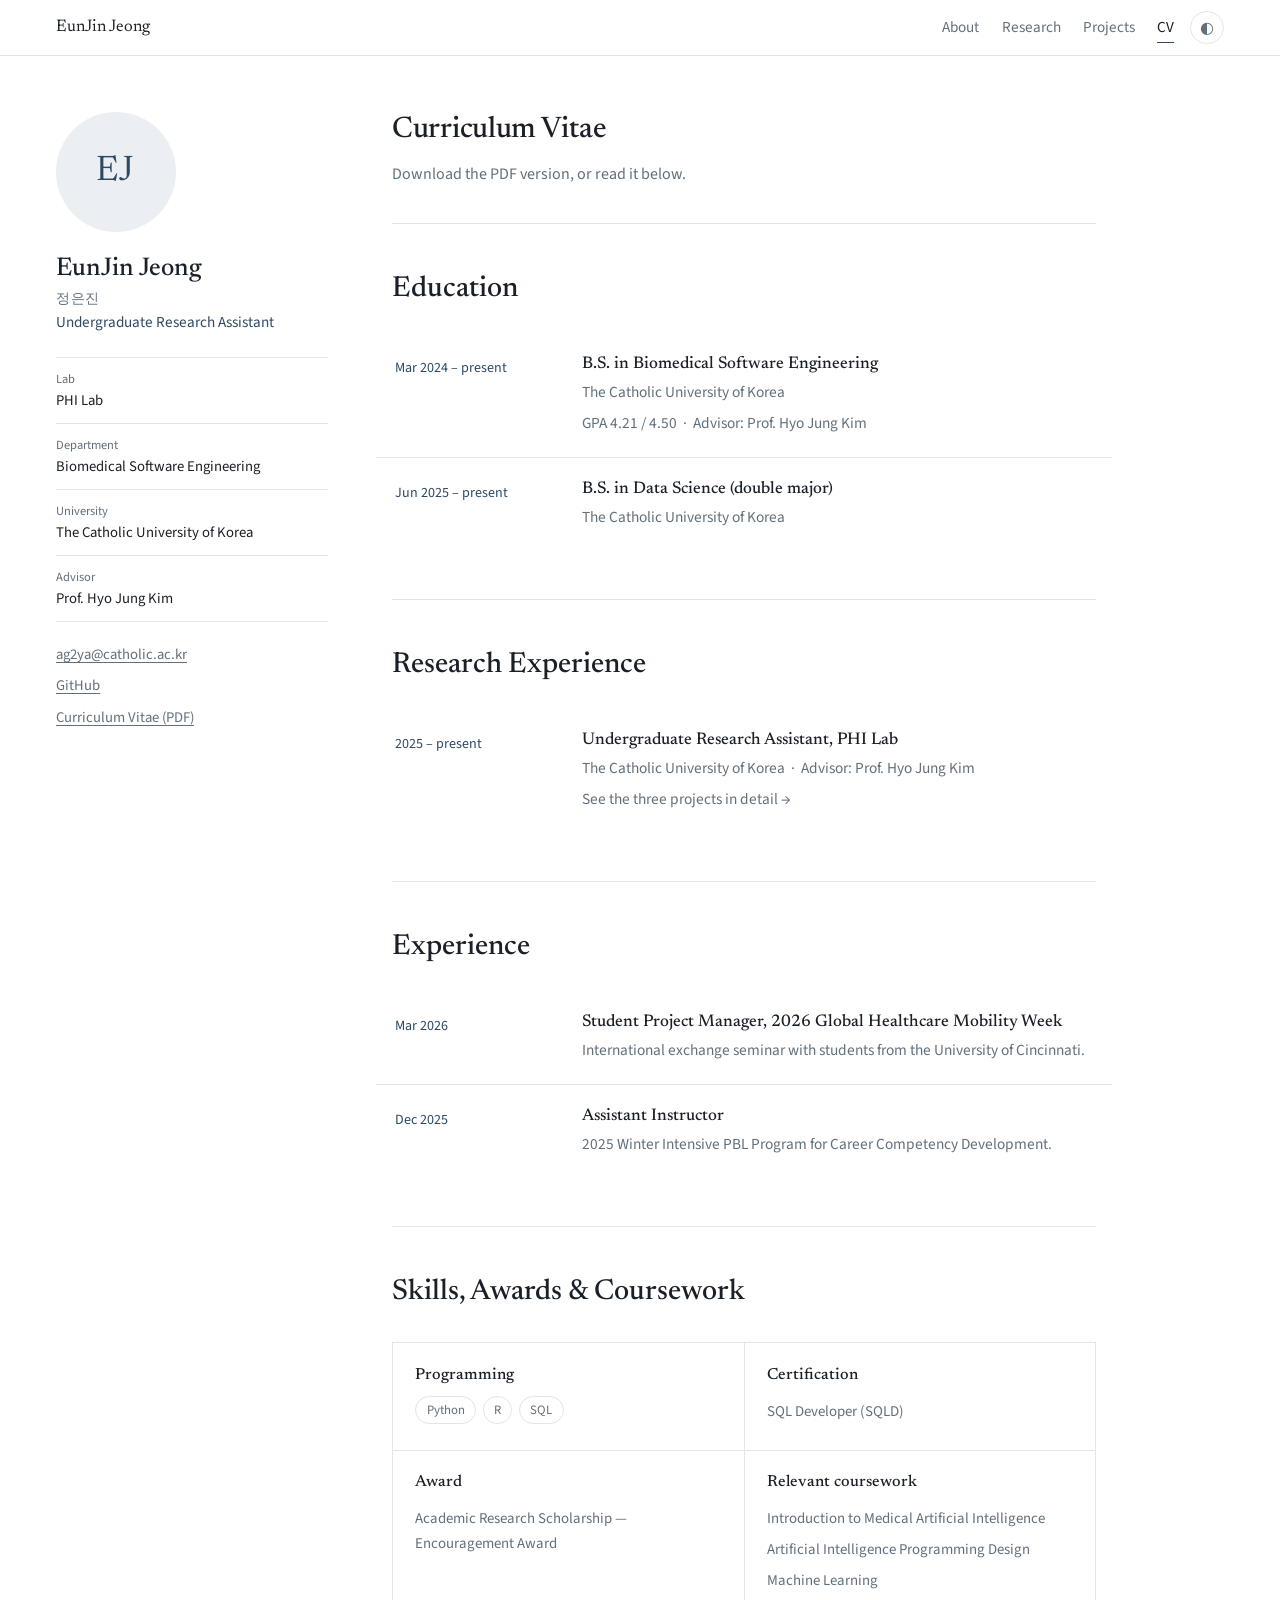
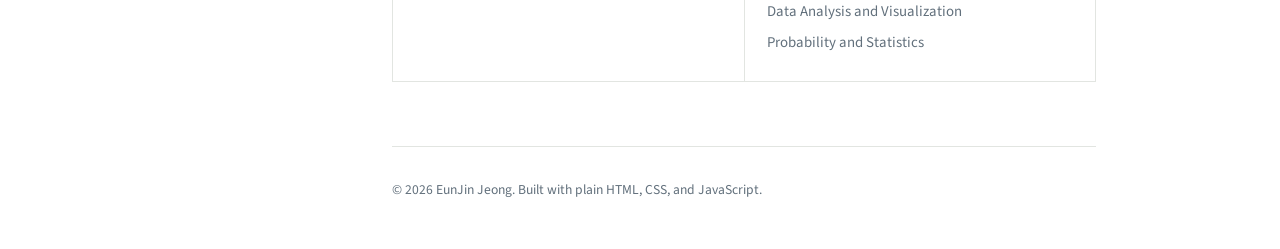
==== cv.html @ 9f313bff "Add files via upload" ====
<!DOCTYPE html>
<html lang="en">
<head>
<meta charset="UTF-8">
<meta name="viewport" content="width=device-width, initial-scale=1">
<title>CV &mdash; EunJin Jeong</title>
<meta name="description" content="Curriculum vitae of EunJin Jeong: education, research experience, skills, awards, and certifications.">
<link rel="preconnect" href="https://fonts.googleapis.com">
<link rel="preconnect" href="https://fonts.gstatic.com" crossorigin>
<link href="https://fonts.googleapis.com/css2?family=Newsreader:opsz,wght@6..72,400;6..72,500;6..72,600&family=Source+Sans+3:wght@400;500;600&display=swap" rel="stylesheet">
<link rel="stylesheet" href="style.css">
</head>
<body>

<a class="skip" href="#main">Skip to content</a>

<header class="masthead">
  <div class="masthead__inner">
    <a class="masthead__name" href="index.html">EunJin Jeong</a>

    <nav class="nav" id="nav" aria-label="Site">
      <ul>
        <li><a href="index.html">About</a></li>
        <li><a href="research.html">Research</a></li>
        <li><a href="projects.html">Projects</a></li>
        <li><a href="cv.html">CV</a></li>
      </ul>
    </nav>

    <div class="masthead__tools">
      <button class="icon-btn" id="themeToggle" type="button" aria-label="Switch to dark theme">
        <span aria-hidden="true" id="themeIcon">&#9686;</span>
      </button>
      <button class="icon-btn nav-toggle" id="navToggle" type="button"
              aria-expanded="false" aria-controls="nav" aria-label="Open menu">
        <span class="nav-toggle__bars" aria-hidden="true"></span>
      </button>
    </div>
  </div>
</header>

<div class="shell">

  <!-- ===== author profile (academicpages sidebar) ===== -->
  <aside class="sidebar">
    <div class="sidebar__sticky">
      <!-- images/profile.jpg 를 넣고 style.css 의 .avatar 주석을 해제하세요 -->
      <div class="avatar" aria-hidden="true">EJ</div>

      <h1 class="sidebar__name">EunJin Jeong<span class="sidebar__hangul">&#51221;&#51008;&#51652;</span></h1>
      <p class="sidebar__role">Undergraduate Research Assistant</p>

      <ul class="sidebar__meta">
        <li><span class="k">Lab</span>PHI Lab</li>
        <li><span class="k">Department</span>Biomedical Software Engineering</li>
        <li><span class="k">University</span>The Catholic University of Korea</li>
        <li><span class="k">Advisor</span>Prof. Hyo Jung Kim</li>
      </ul>

      <ul class="sidebar__links">
        <li><a href="mailto:ag2ya@catholic.ac.kr">ag2ya@catholic.ac.kr</a></li>
        <li><a href="https://github.com/ag2ya-sketch">GitHub</a></li>
        <!-- 실제 주소가 생기면 주석을 해제하세요
        <li><a href="https://linkedin.com/in/USERNAME">LinkedIn</a></li>
        <li><a href="https://scholar.google.com/citations?user=ID">Google Scholar</a></li>
        <li><a href="https://orcid.org/0000-0000-0000-0000">ORCID</a></li>
        -->
        <li><a href="files/CV_Eun_Jin_Jeong.pdf">Curriculum Vitae (PDF)</a></li>
      </ul>
    </div>
  </aside>

  <main class="main" id="main">

    <section class="page-head">
      <h2 class="page-head__title">Curriculum Vitae</h2>
      <p class="page-head__lede">
        <a href="files/CV_Eun_Jin_Jeong.pdf">Download the PDF version</a>, or read it below.
      </p>
    </section>

    <section class="section">
      <h2 class="section__title">Education</h2>

      <ul class="timeline">
        <li class="tl">
          <p class="tl__date">Mar 2024 &ndash; present</p>
          <div class="tl__body">
            <h3 class="tl__title">B.S. in Biomedical Software Engineering</h3>
            <p>The Catholic University of Korea</p>
            <p>GPA 4.21 / 4.50 &nbsp;&middot;&nbsp; Advisor: Prof. Hyo Jung Kim</p>
          </div>
        </li>
        <li class="tl">
          <p class="tl__date">Jun 2025 &ndash; present</p>
          <div class="tl__body">
            <h3 class="tl__title">B.S. in Data Science (double major)</h3>
            <p>The Catholic University of Korea</p>
          </div>
        </li>
      </ul>
    </section>

    <section class="section">
      <h2 class="section__title">Research Experience</h2>

      <ul class="timeline">
        <li class="tl">
          <p class="tl__date">2025 &ndash; present</p>
          <div class="tl__body">
            <h3 class="tl__title">Undergraduate Research Assistant, PHI Lab</h3>
            <p>The Catholic University of Korea &nbsp;&middot;&nbsp; Advisor: Prof. Hyo Jung Kim</p>
            <p><a href="research.html">See the three projects in detail &rarr;</a></p>
          </div>
        </li>
      </ul>
    </section>

    <section class="section">
      <h2 class="section__title">Experience</h2>

      <ul class="timeline">
        <li class="tl">
          <p class="tl__date">Mar 2026</p>
          <div class="tl__body">
            <h3 class="tl__title">Student Project Manager, 2026 Global Healthcare Mobility Week</h3>
            <p>International exchange seminar with students from the University of Cincinnati.</p>
          </div>
        </li>
        <li class="tl">
          <p class="tl__date">Dec 2025</p>
          <div class="tl__body">
            <h3 class="tl__title">Assistant Instructor</h3>
            <p>2025 Winter Intensive PBL Program for Career Competency Development.</p>
          </div>
        </li>
      </ul>
    </section>

    <section class="section">
      <h2 class="section__title">Skills, Awards &amp; Coursework</h2>

      <div class="grid">
        <div class="card">
          <h3 class="card__title">Programming</h3>
          <ul class="tags"><li>Python</li><li>R</li><li>SQL</li></ul>
        </div>
        <div class="card">
          <h3 class="card__title">Certification</h3>
          <ul class="plain"><li>SQL Developer (SQLD)</li></ul>
        </div>
        <div class="card">
          <h3 class="card__title">Award</h3>
          <ul class="plain"><li>Academic Research Scholarship &mdash; Encouragement Award</li></ul>
        </div>
        <div class="card">
          <h3 class="card__title">Relevant coursework</h3>
          <ul class="plain">
            <li>Introduction to Medical Artificial Intelligence</li>
            <li>Artificial Intelligence Programming Design</li>
            <li>Machine Learning</li>
            <li>Data Analysis and Visualization</li>
            <li>Probability and Statistics</li>
          </ul>
        </div>
      </div>
    </section>

    <footer class="footer">
      <p>&copy; <span id="year">2026</span> EunJin Jeong. Built with plain HTML, CSS, and JavaScript.</p>
    </footer>

  </main>
</div>

<script src="script.js"></script>
</body>
</html>
---- style.css ----
/* =========================================================
   EunJin Jeong — personal homepage
   Structure : academicpages (masthead nav + author sidebar + content)
   Mood      : Wix "Resume (Simple)" — quiet, spacious, numbered sections
   ========================================================= */

:root {
  --paper:     #FFFFFF;
  --soft:      #F5F6F4;
  --ink:       #1A2028;
  --muted:     #62707C;
  --rule:      #E2E5E1;
  --accent:    #2E4A63;
  --accent-bg: #EBEFF4;

  --serif: "Newsreader", Georgia, "Noto Serif KR", serif;
  --sans:  "Source Sans 3", -apple-system, "Pretendard",
           "Apple SD Gothic Neo", "Malgun Gothic", sans-serif;

  --sidebar-w:   17rem;
  --content-max: 44rem;
  --masthead-h:  3.5rem;
}

html[data-theme="dark"] {
  --paper:     #131820;
  --soft:      #1A222C;
  --ink:       #E6E9EC;
  --muted:     #96A3AF;
  --rule:      #2A343F;
  --accent:    #9DB8D6;
  --accent-bg: #1E2A38;
}

/* ---------- base ---------- */
*, *::before, *::after { box-sizing: border-box; }

body {
  margin: 0;
  background: var(--paper);
  color: var(--ink);
  font-family: var(--sans);
  font-size: 1.0625rem;
  line-height: 1.65;
  -webkit-font-smoothing: antialiased;
}

h1, h2, h3, h4 { font-family: var(--serif); font-weight: 500; line-height: 1.22; margin: 0; }
p { margin: 0 0 1rem; }
ul, ol { margin: 0; padding: 0; list-style: none; }
a { color: inherit; text-decoration: none; }
.prose a, .sidebar__links a { text-decoration: underline; text-underline-offset: 3px; }

:focus-visible { outline: 2px solid var(--accent); outline-offset: 3px; border-radius: 2px; }

.skip {
  position: absolute; left: -999px; top: 0; z-index: 99;
  background: var(--accent); color: #fff; padding: .6rem 1rem;
}
.skip:focus { left: 0; }

/* ---------- masthead ---------- */
.masthead {
  position: sticky; top: 0; z-index: 40;
  height: var(--masthead-h);
  background: color-mix(in srgb, var(--paper) 88%, transparent);
  backdrop-filter: blur(8px);
  border-bottom: 1px solid var(--rule);
}
.masthead__inner {
  max-width: 76rem; height: 100%; margin: 0 auto; padding: 0 1.5rem;
  display: flex; align-items: center; gap: 1rem;
}
.masthead__name { font-family: var(--serif); font-size: 1.05rem; margin-right: auto; }

.nav ul { display: flex; gap: 1.4rem; }
.nav a {
  font-size: .95rem; color: var(--muted);
  padding: .2rem 0; border-bottom: 1px solid transparent;
  transition: color .15s ease, border-color .15s ease;
}
.nav a:hover { color: var(--ink); }
.nav a.is-active { color: var(--ink); border-bottom-color: var(--accent); }

.masthead__tools { display: flex; align-items: center; gap: .4rem; }
.icon-btn {
  width: 2.1rem; height: 2.1rem; display: grid; place-items: center;
  background: none; border: 1px solid var(--rule); border-radius: 50%;
  color: var(--muted); font-size: 1rem; font-family: inherit; cursor: pointer;
  transition: color .15s ease, border-color .15s ease;
}
.icon-btn:hover { color: var(--ink); border-color: var(--ink); }
.nav-toggle { display: none; border-radius: 4px; }
.nav-toggle__bars,
.nav-toggle__bars::before,
.nav-toggle__bars::after { content: ""; display: block; width: 1rem; height: 1.5px; background: currentColor; }
.nav-toggle__bars { position: relative; }
.nav-toggle__bars::before { position: absolute; top: -5px; }
.nav-toggle__bars::after  { position: absolute; top: 5px; }

/* ---------- shell ---------- */
.shell {
  max-width: 76rem; margin: 0 auto; padding: 3.5rem 1.5rem 0;
  display: grid; grid-template-columns: var(--sidebar-w) minmax(0, 1fr);
  gap: 4rem; align-items: start;
}

/* ---------- author sidebar ---------- */
.sidebar__sticky { position: sticky; top: calc(var(--masthead-h) + 2.5rem); }

.avatar {
  width: 7.5rem; height: 7.5rem; border-radius: 50%;
  background: var(--accent-bg) center/cover no-repeat;
  color: var(--accent);
  display: grid; place-items: center;
  font-family: var(--serif); font-size: 2.2rem; letter-spacing: .04em;
  margin-bottom: 1.4rem;
  /* 사진 사용 시: background-image:url("images/profile.jpg"); color:transparent; */
}

.sidebar__name { font-size: 1.6rem; margin-bottom: .15rem; }
.sidebar__hangul {
  display: block; font-family: var(--sans); font-size: .9rem; font-weight: 400;
  color: var(--muted); letter-spacing: .04em; margin-top: .25rem;
}
.sidebar__role { color: var(--accent); font-size: .95rem; margin-bottom: 1.4rem; }

.sidebar__meta { border-top: 1px solid var(--rule); }
.sidebar__meta li {
  padding: .75rem 0; border-bottom: 1px solid var(--rule);
  font-size: .92rem; line-height: 1.45;
}
.sidebar__meta .k {
  display: block; color: var(--muted); font-size: .78rem; margin-bottom: .1rem;
}

.sidebar__links { margin-top: 1.3rem; font-size: .92rem; }
.sidebar__links li { margin-bottom: .45rem; }
.sidebar__links a { color: var(--muted); }
.sidebar__links a:hover { color: var(--accent); }

/* ---------- page header ---------- */
.page-head { max-width: var(--content-max); padding-bottom: 2.25rem; }
.page-head__title { font-size: 1.85rem; letter-spacing: -.01em; margin-bottom: .8rem; }
.page-head__lede { color: var(--muted); font-size: 1rem; max-width: 38rem; margin: 0; }

/* ---------- intro (front page) ---------- */
.intro { max-width: var(--content-max); padding-bottom: 2.75rem; }
.intro__title { font-size: 1.85rem; margin-bottom: 1rem; }
.intro__lede { font-size: 1.06rem; margin-bottom: 1rem; }
.intro__body { color: var(--muted); margin: 0; }

/* ---------- research interests ---------- */
.topics { margin-top: 1.4rem; }
.topic {
  padding: 1.1rem 1rem 1.1rem 1.2rem;
  margin: 0 -1rem;
  border-top: 1px solid var(--rule);
  box-shadow: inset 0 0 0 0 var(--accent);
  transition: background .18s ease, box-shadow .18s ease;
}
.topic:first-child { border-top: 0; }
.topic__name { font-size: 1.05rem; margin-bottom: .3rem; }
.topic__note { color: var(--muted); font-size: .96rem; margin: 0; }

.topic:hover {
  background: var(--accent-bg);
  box-shadow: inset 3px 0 0 0 var(--accent);
}

/* ---------- selected work (linked rows) ---------- */
.worklist { margin-top: 1.4rem; }
.work {
  display: grid; grid-template-columns: 9rem minmax(0, 1fr); gap: 1.2rem;
  padding: 1.2rem 1rem 1.2rem 1.2rem;
  margin: 0 -1rem;
  border-top: 1px solid var(--rule);
  box-shadow: inset 0 0 0 0 var(--accent);
  transition: background .18s ease, box-shadow .18s ease;
}
.worklist li:first-child .work { border-top: 0; }
.work__date { color: var(--accent); font-size: .87rem; padding-top: .15rem; }
.work__body { display: block; }
.work__title {
  display: block; font-family: var(--serif); font-size: 1.05rem;
  line-height: 1.35; margin-bottom: .3rem;
}
.work__note { display: block; color: var(--muted); font-size: .94rem; }

.work:hover, .work:focus-visible {
  background: var(--accent-bg);
  box-shadow: inset 3px 0 0 0 var(--accent);
}
.work:hover .work__title { color: var(--accent); }

.more { margin-top: 1.6rem; color: var(--muted); font-size: .93rem; }
.more a { color: var(--accent); text-decoration: underline; text-underline-offset: 3px; }

/* ---------- sections ---------- */
.section { max-width: var(--content-max); padding: 3rem 0; border-top: 1px solid var(--rule); }
.section:first-of-type { border-top: 0; }
.section__num { font-family: var(--serif); font-size: .95rem; color: var(--accent); margin-bottom: .35rem; }
.section__title { font-size: 1.8rem; margin-bottom: .4rem; }
.section__sub { color: var(--muted); font-size: .93rem; margin-bottom: 1.8rem; }
.section__title + .prose,
.section__title + .entries,
.section__title + .timeline { margin-top: 1.6rem; }

.prose { color: var(--muted); }
.prose p:last-child { margin-bottom: 0; }

/* ---------- entries ---------- */
.entries { counter-reset: entry; }
.entry {
  padding: 1.4rem 1rem 1.4rem 2.6rem;
  margin: 0 -1rem;
  border-top: 1px solid var(--rule);
  position: relative; counter-increment: entry;
  box-shadow: inset 0 0 0 0 var(--accent);
  transition: background .18s ease, box-shadow .18s ease;
}
.entry:first-child { border-top: 0; }
.entry::before {
  content: counter(entry, decimal-leading-zero);
  position: absolute; left: 1rem; top: 1.55rem;
  font-family: var(--serif); font-size: .82rem; color: var(--accent);
}
.entry:hover {
  background: var(--accent-bg);
  box-shadow: inset 3px 0 0 0 var(--accent);
}
.entry__title { font-size: 1.12rem; line-height: 1.35; margin-bottom: .45rem; }
.entry__meta  { color: var(--accent); font-size: .88rem; margin-bottom: .4rem; }
.entry__body  { color: var(--muted); font-size: .98rem; margin-bottom: .8rem; }
.entry__body:last-child { margin-bottom: 0; }

.tags { display: flex; flex-wrap: wrap; gap: .4rem; }
.tags li {
  font-size: .8rem; color: var(--muted);
  border: 1px solid var(--rule); border-radius: 100px; padding: .15rem .65rem;
}

/* ---------- timeline ---------- */
.tl {
  display: grid; grid-template-columns: 10.5rem minmax(0, 1fr); gap: 1.2rem;
  padding: 1.3rem 1rem 1.3rem 1.2rem;
  margin: 0 -1rem;
  border-top: 1px solid var(--rule);
  box-shadow: inset 0 0 0 0 var(--accent);
  transition: background .18s ease, box-shadow .18s ease;
}
.tl:first-child { border-top: 0; }
.tl:hover {
  background: var(--accent-bg);
  box-shadow: inset 3px 0 0 0 var(--accent);
}
.tl__date { color: var(--accent); font-size: .88rem; margin: .2rem 0 0; }
.tl__title { font-size: 1.06rem; margin-bottom: .35rem; }
.tl__body p { color: var(--muted); font-size: .96rem; margin: 0 0 .35rem; }
.tl__body p:last-child { margin-bottom: 0; }

/* ---------- cards ---------- */
.grid {
  margin-top: 2rem; display: grid;
  grid-template-columns: repeat(auto-fit, minmax(15rem, 1fr));
  gap: 1px; background: var(--rule); border: 1px solid var(--rule);
  max-width: var(--content-max);
}
.card { background: var(--paper); padding: 1.4rem; }
.card__title { font-size: 1rem; margin-bottom: .7rem; }
.plain li { color: var(--muted); font-size: .93rem; padding: .2rem 0; }

/* ---------- contact ---------- */
.contact { display: flex; flex-wrap: wrap; align-items: center; gap: 1rem; margin-top: 1.2rem; }
.contact__mail { font-family: var(--serif); font-size: 1.4rem; color: var(--accent); }
.contact__mail:hover { text-decoration: underline; text-underline-offset: 4px; }
.btn {
  font-family: inherit; font-size: .88rem; padding: .45rem 1rem;
  background: none; color: var(--muted);
  border: 1px solid var(--rule); border-radius: 100px; cursor: pointer;
  transition: color .15s ease, border-color .15s ease;
}
.btn:hover { color: var(--ink); border-color: var(--ink); }
.note { color: var(--muted); font-size: .88rem; margin-top: .9rem; min-height: 1.2em; }

.footer {
  border-top: 1px solid var(--rule); margin-top: 1rem;
  padding: 2rem 0 3rem; color: var(--muted); font-size: .85rem;
  max-width: var(--content-max);
}
.footer p { margin: 0; }

/* ---------- one reveal on load ---------- */
.page-head > *, .intro > * { animation: rise .6s cubic-bezier(.2,.7,.3,1) backwards; }
.page-head > *:nth-child(2), .intro > *:nth-child(2) { animation-delay: .06s; }
.page-head > *:nth-child(3), .intro > *:nth-child(3) { animation-delay: .12s; }
@keyframes rise { from { opacity: 0; transform: translateY(10px); } to { opacity: 1; transform: none; } }

/* ---------- responsive ---------- */
@media (max-width: 900px) {
  .nav {
    position: absolute; top: var(--masthead-h); left: 0; right: 0;
    background: var(--paper); border-bottom: 1px solid var(--rule);
    display: none; padding: .5rem 1.5rem 1rem;
  }
  .nav.is-open { display: block; }
  .nav ul { flex-direction: column; gap: 0; }
  .nav a { display: block; padding: .7rem 0; border-bottom: 1px solid var(--rule); }
  .nav-toggle { display: grid; }

  .shell { grid-template-columns: minmax(0, 1fr); gap: 2.5rem; padding-top: 2.5rem; }
  .sidebar__sticky { position: static; }
  .avatar { width: 5.5rem; height: 5.5rem; font-size: 1.6rem; }
  .sidebar__meta, .sidebar__links { max-width: 26rem; }

  .tl, .work { grid-template-columns: minmax(0, 1fr); gap: .35rem; }
  .section { padding: 2.5rem 0; }
  .topic, .work, .entry, .tl { margin: 0; padding-left: 1rem; }
  .entry { padding-left: 2.4rem; }
  .entry::before { left: .8rem; }
}

@media (prefers-reduced-motion: reduce) {
  *, *::before, *::after { animation-duration: .001ms !important; transition-duration: .001ms !important; }
}

/* ---------- print ---------- */
@media print {
  .masthead, .nav, .masthead__tools, .btn, .skip { display: none !important; }
  body { background: #fff; color: #000; font-size: 10.5pt; }
  .shell { display: block; padding: 0; max-width: none; }
  .section, .page-head { break-inside: avoid; padding: 1rem 0; max-width: none; }
}
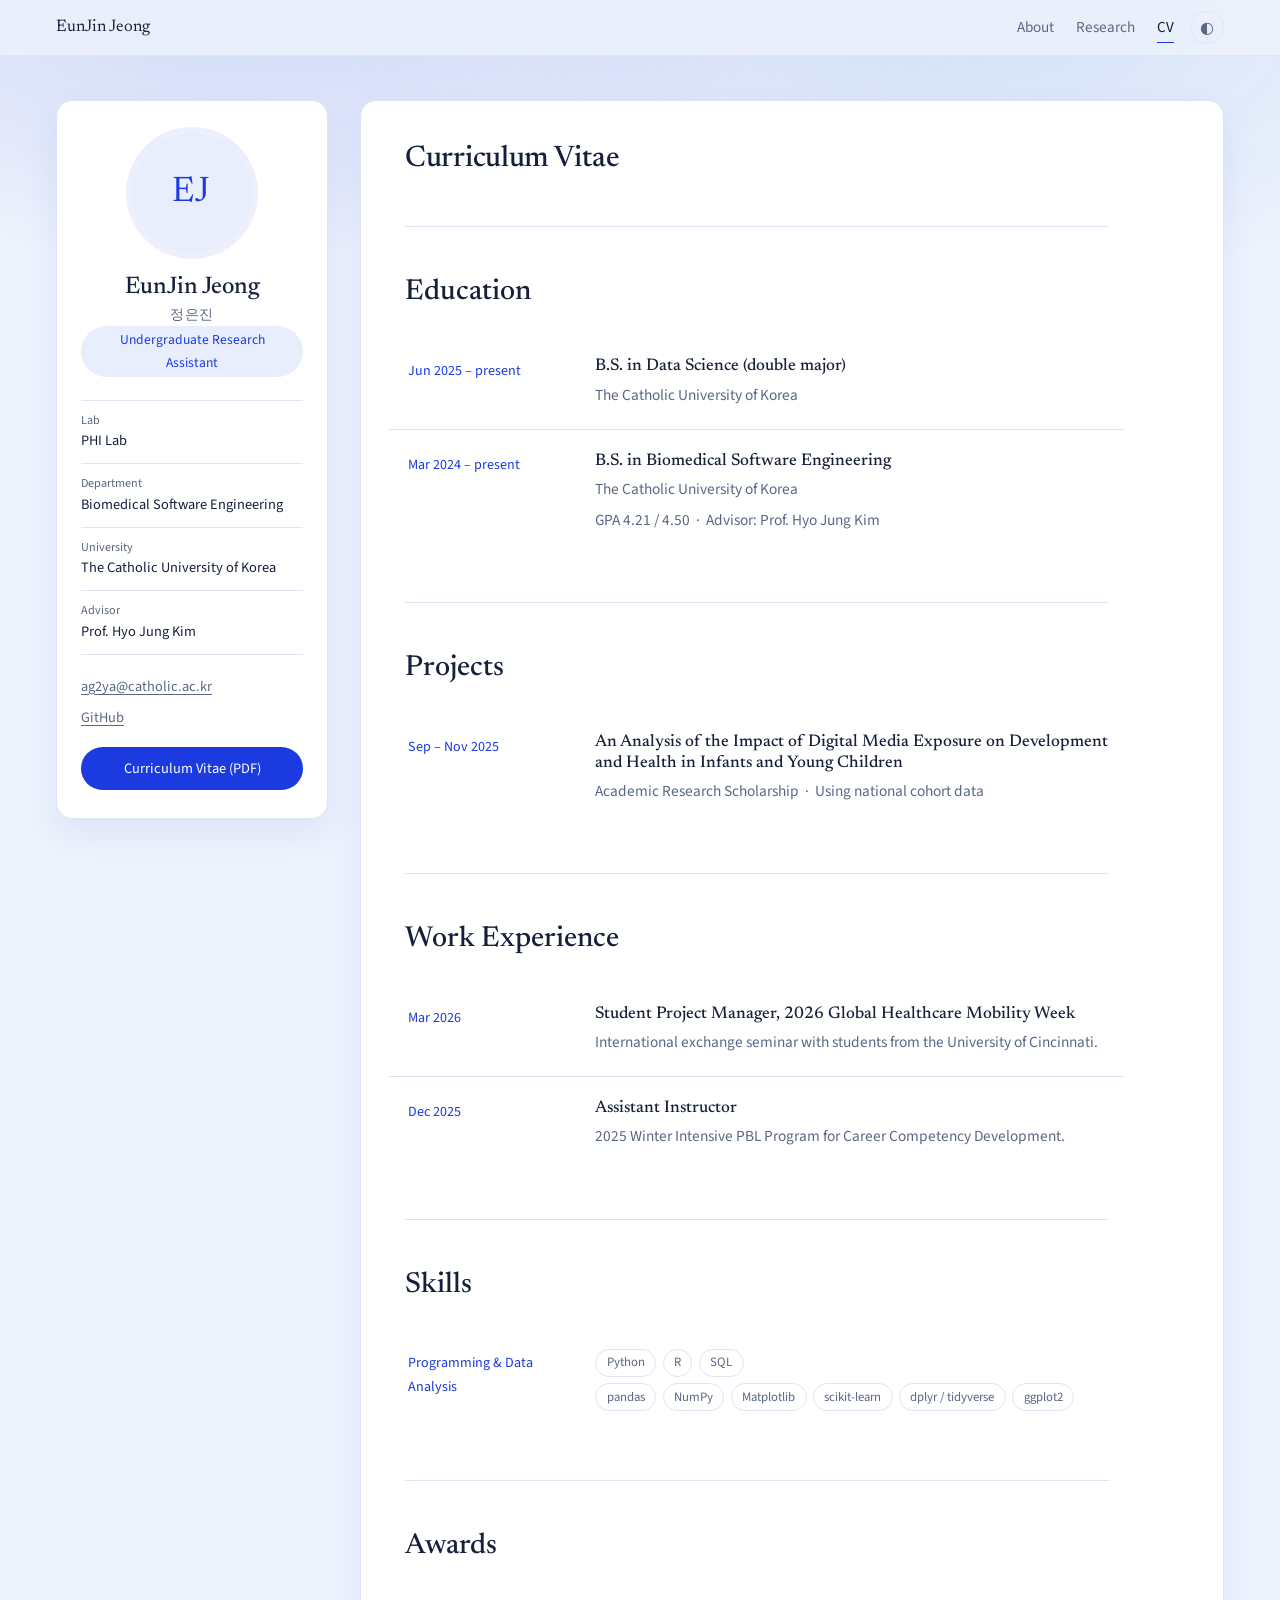
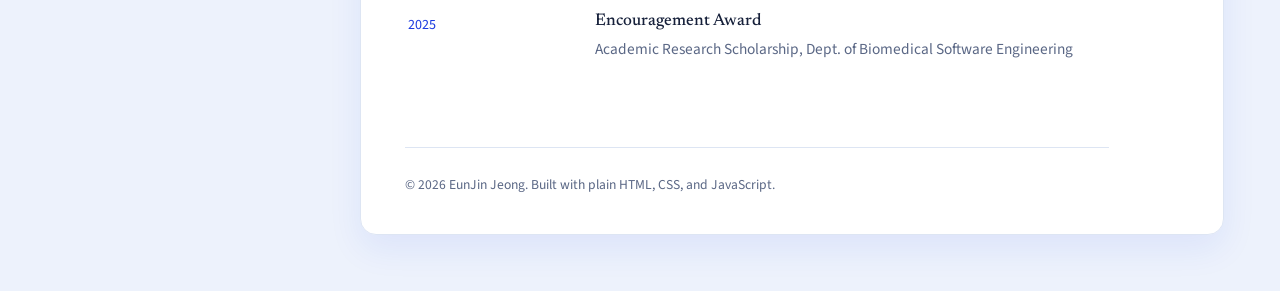
==== commit 2f97b55c: "Add files via upload" ====
--- a/cv.html
+++ b/cv.html
@@ -22,7 +22,6 @@
       <ul>
         <li><a href="index.html">About</a></li>
         <li><a href="research.html">Research</a></li>
-        <li><a href="projects.html">Projects</a></li>
         <li><a href="cv.html">CV</a></li>
       </ul>
     </nav>
@@ -74,15 +73,19 @@
 
     <section class="page-head">
       <h2 class="page-head__title">Curriculum Vitae</h2>
-      <p class="page-head__lede">
-        <a href="files/CV_Eun_Jin_Jeong.pdf">Download the PDF version</a>, or read it below.
-      </p>
     </section>
 
     <section class="section">
       <h2 class="section__title">Education</h2>
 
       <ul class="timeline">
+        <li class="tl">
+          <p class="tl__date">Jun 2025 &ndash; present</p>
+          <div class="tl__body">
+            <h3 class="tl__title">B.S. in Data Science (double major)</h3>
+            <p>The Catholic University of Korea</p>
+          </div>
+        </li>
         <li class="tl">
           <p class="tl__date">Mar 2024 &ndash; present</p>
           <div class="tl__body">
@@ -91,33 +94,28 @@
             <p>GPA 4.21 / 4.50 &nbsp;&middot;&nbsp; Advisor: Prof. Hyo Jung Kim</p>
           </div>
         </li>
+      </ul>
+    </section>
+
+    <section class="section">
+      <h2 class="section__title">Projects</h2>
+
+      <ul class="timeline">
         <li class="tl">
-          <p class="tl__date">Jun 2025 &ndash; present</p>
+          <p class="tl__date">Sep &ndash; Nov 2025</p>
           <div class="tl__body">
-            <h3 class="tl__title">B.S. in Data Science (double major)</h3>
-            <p>The Catholic University of Korea</p>
+            <h3 class="tl__title">
+              An Analysis of the Impact of Digital Media Exposure on Development
+              and Health in Infants and Young Children
+            </h3>
+            <p>Academic Research Scholarship &nbsp;&middot;&nbsp; Using national cohort data</p>
           </div>
         </li>
       </ul>
     </section>
 
     <section class="section">
-      <h2 class="section__title">Research Experience</h2>
-
-      <ul class="timeline">
-        <li class="tl">
-          <p class="tl__date">2025 &ndash; present</p>
-          <div class="tl__body">
-            <h3 class="tl__title">Undergraduate Research Assistant, PHI Lab</h3>
-            <p>The Catholic University of Korea &nbsp;&middot;&nbsp; Advisor: Prof. Hyo Jung Kim</p>
-            <p><a href="research.html">See the three projects in detail &rarr;</a></p>
-          </div>
-        </li>
-      </ul>
-    </section>
-
-    <section class="section">
-      <h2 class="section__title">Experience</h2>
+      <h2 class="section__title">Work Experience</h2>
 
       <ul class="timeline">
         <li class="tl">
@@ -138,32 +136,36 @@
     </section>
 
     <section class="section">
-      <h2 class="section__title">Skills, Awards &amp; Coursework</h2>
+      <h2 class="section__title">Skills</h2>
 
-      <div class="grid">
-        <div class="card">
-          <h3 class="card__title">Programming</h3>
-          <ul class="tags"><li>Python</li><li>R</li><li>SQL</li></ul>
-        </div>
-        <div class="card">
-          <h3 class="card__title">Certification</h3>
-          <ul class="plain"><li>SQL Developer (SQLD)</li></ul>
-        </div>
-        <div class="card">
-          <h3 class="card__title">Award</h3>
-          <ul class="plain"><li>Academic Research Scholarship &mdash; Encouragement Award</li></ul>
-        </div>
-        <div class="card">
-          <h3 class="card__title">Relevant coursework</h3>
-          <ul class="plain">
-            <li>Introduction to Medical Artificial Intelligence</li>
-            <li>Artificial Intelligence Programming Design</li>
-            <li>Machine Learning</li>
-            <li>Data Analysis and Visualization</li>
-            <li>Probability and Statistics</li>
-          </ul>
-        </div>
-      </div>
+      <ul class="timeline">
+        <li class="tl">
+          <p class="tl__date">Programming &amp; Data Analysis</p>
+          <div class="tl__body">
+            <ul class="tags">
+              <li>Python</li><li>R</li><li>SQL</li>
+            </ul>
+            <ul class="tags" style="margin-top:.4rem">
+              <li>pandas</li><li>NumPy</li><li>Matplotlib</li>
+              <li>scikit-learn</li><li>dplyr / tidyverse</li><li>ggplot2</li>
+            </ul>
+          </div>
+        </li>
+      </ul>
+    </section>
+
+    <section class="section">
+      <h2 class="section__title">Awards</h2>
+
+      <ul class="timeline">
+        <li class="tl">
+          <p class="tl__date">2025</p>
+          <div class="tl__body">
+            <h3 class="tl__title">Encouragement Award</h3>
+            <p>Academic Research Scholarship, Dept. of Biomedical Software Engineering</p>
+          </div>
+        </li>
+      </ul>
     </section>
 
     <footer class="footer">
--- a/style.css
+++ b/style.css
@@ -6,12 +6,13 @@
 
 :root {
   --paper:     #FFFFFF;
-  --soft:      #F5F6F4;
-  --ink:       #1A2028;
-  --muted:     #62707C;
-  --rule:      #E2E5E1;
-  --accent:    #2E4A63;
-  --accent-bg: #EBEFF4;
+  --soft:      #EDF2FC;
+  --ink:       #16203A;
+  --muted:     #5A6785;
+  --rule:      #DDE5F3;
+  --accent:    #1B3BE0;
+  --accent-bg: #E9EEFD;
+  --shadow:    0 14px 34px rgba(27, 59, 224, .08);
 
   --serif: "Newsreader", Georgia, "Noto Serif KR", serif;
   --sans:  "Source Sans 3", -apple-system, "Pretendard",
@@ -23,13 +24,14 @@
 }
 
 html[data-theme="dark"] {
-  --paper:     #131820;
-  --soft:      #1A222C;
-  --ink:       #E6E9EC;
-  --muted:     #96A3AF;
-  --rule:      #2A343F;
-  --accent:    #9DB8D6;
-  --accent-bg: #1E2A38;
+  --paper:     #151D31;
+  --soft:      #0C1120;
+  --ink:       #E4E9F5;
+  --muted:     #94A1C0;
+  --rule:      #232E48;
+  --accent:    #8CA6FF;
+  --accent-bg: #1D2745;
+  --shadow:    0 14px 34px rgba(0, 0, 0, .35);
 }
 
 /* ---------- base ---------- */
@@ -37,7 +39,7 @@
 
 body {
   margin: 0;
-  background: var(--paper);
+  background: var(--soft);
   color: var(--ink);
   font-family: var(--sans);
   font-size: 1.0625rem;
@@ -45,6 +47,22 @@
   -webkit-font-smoothing: antialiased;
 }
 
+/* 페이지 위쪽에 깔리는 옅은 푸른 번짐 — 장식용, 클릭은 통과시킵니다 */
+body::before {
+  content: "";
+  position: fixed; inset: 0 0 auto 0; height: 60vh;
+  z-index: -1; pointer-events: none;
+  background:
+    radial-gradient(60% 70% at 18% 0%,  rgba(27, 59, 224, .13), transparent 70%),
+    radial-gradient(55% 65% at 78% 6%,  rgba(96, 150, 232, .16), transparent 72%),
+    radial-gradient(45% 55% at 50% 0%,  rgba(27, 59, 224, .06), transparent 70%);
+}
+html[data-theme="dark"] body::before {
+  background:
+    radial-gradient(60% 70% at 18% 0%, rgba(90, 125, 255, .18), transparent 70%),
+    radial-gradient(55% 65% at 78% 6%, rgba(60, 95, 200, .16), transparent 72%);
+}
+
 h1, h2, h3, h4 { font-family: var(--serif); font-weight: 500; line-height: 1.22; margin: 0; }
 p { margin: 0 0 1rem; }
 ul, ol { margin: 0; padding: 0; list-style: none; }
@@ -63,7 +81,7 @@
 .masthead {
   position: sticky; top: 0; z-index: 40;
   height: var(--masthead-h);
-  background: color-mix(in srgb, var(--paper) 88%, transparent);
+  background: color-mix(in srgb, var(--soft) 82%, transparent);
   backdrop-filter: blur(8px);
   border-bottom: 1px solid var(--rule);
 }
@@ -100,13 +118,21 @@
 
 /* ---------- shell ---------- */
 .shell {
-  max-width: 76rem; margin: 0 auto; padding: 3.5rem 1.5rem 0;
+  max-width: 76rem; margin: 0 auto; padding: 2.75rem 1.5rem 3.5rem;
   display: grid; grid-template-columns: var(--sidebar-w) minmax(0, 1fr);
-  gap: 4rem; align-items: start;
-}
-
-/* ---------- author sidebar ---------- */
-.sidebar__sticky { position: sticky; top: calc(var(--masthead-h) + 2.5rem); }
+  gap: 2rem; align-items: start;
+}
+
+/* ---------- author card ---------- */
+.sidebar__sticky {
+  position: sticky; top: calc(var(--masthead-h) + 1.75rem);
+  background: var(--paper);
+  border: 1px solid var(--rule);
+  border-radius: 16px;
+  box-shadow: var(--shadow);
+  padding: 2rem 1.5rem 1.75rem;
+  text-align: center;
+}
 
 .avatar {
   width: 7.5rem; height: 7.5rem; border-radius: 50%;
@@ -114,30 +140,56 @@
   color: var(--accent);
   display: grid; place-items: center;
   font-family: var(--serif); font-size: 2.2rem; letter-spacing: .04em;
-  margin-bottom: 1.4rem;
+  margin: 0 auto 1.25rem;
+  box-shadow: 0 0 0 6px color-mix(in srgb, var(--accent) 8%, transparent);
   /* 사진 사용 시: background-image:url("images/profile.jpg"); color:transparent; */
 }
 
-.sidebar__name { font-size: 1.6rem; margin-bottom: .15rem; }
+.sidebar__name { font-size: 1.5rem; margin-bottom: .15rem; }
 .sidebar__hangul {
   display: block; font-family: var(--sans); font-size: .9rem; font-weight: 400;
   color: var(--muted); letter-spacing: .04em; margin-top: .25rem;
 }
-.sidebar__role { color: var(--accent); font-size: .95rem; margin-bottom: 1.4rem; }
-
-.sidebar__meta { border-top: 1px solid var(--rule); }
+.sidebar__role {
+  display: inline-block;
+  color: var(--accent); font-size: .85rem;
+  background: var(--accent-bg); border-radius: 100px;
+  padding: .2rem .8rem; margin-bottom: 1.4rem;
+}
+
+.sidebar__meta { border-top: 1px solid var(--rule); text-align: left; }
 .sidebar__meta li {
-  padding: .75rem 0; border-bottom: 1px solid var(--rule);
-  font-size: .92rem; line-height: 1.45;
+  padding: .7rem 0; border-bottom: 1px solid var(--rule);
+  font-size: .9rem; line-height: 1.45;
 }
 .sidebar__meta .k {
-  display: block; color: var(--muted); font-size: .78rem; margin-bottom: .1rem;
-}
-
-.sidebar__links { margin-top: 1.3rem; font-size: .92rem; }
+  display: block; color: var(--muted); font-size: .76rem; margin-bottom: .1rem;
+}
+
+.sidebar__links { margin-top: 1.25rem; font-size: .9rem; text-align: left; }
 .sidebar__links li { margin-bottom: .45rem; }
 .sidebar__links a { color: var(--muted); }
 .sidebar__links a:hover { color: var(--accent); }
+
+/* 마지막 링크(CV PDF)는 버튼처럼 */
+.sidebar__links li:last-child { margin: 1.1rem 0 0; }
+.sidebar__links li:last-child a {
+  display: block; text-align: center; text-decoration: none;
+  background: var(--accent); color: #fff;
+  border-radius: 100px; padding: .6rem 1rem;
+  font-size: .9rem;
+  transition: filter .15s ease;
+}
+.sidebar__links li:last-child a:hover { filter: brightness(1.12); color: #fff; }
+
+/* ---------- content card ---------- */
+.main {
+  background: var(--paper);
+  border: 1px solid var(--rule);
+  border-radius: 16px;
+  box-shadow: var(--shadow);
+  padding: 2.5rem 2.75rem 1rem;
+}
 
 /* ---------- page header ---------- */
 .page-head { max-width: var(--content-max); padding-bottom: 2.25rem; }
@@ -285,7 +337,7 @@
 
 .footer {
   border-top: 1px solid var(--rule); margin-top: 1rem;
-  padding: 2rem 0 3rem; color: var(--muted); font-size: .85rem;
+  padding: 1.6rem 0 1.4rem; color: var(--muted); font-size: .85rem;
   max-width: var(--content-max);
 }
 .footer p { margin: 0; }
@@ -308,10 +360,11 @@
   .nav a { display: block; padding: .7rem 0; border-bottom: 1px solid var(--rule); }
   .nav-toggle { display: grid; }
 
-  .shell { grid-template-columns: minmax(0, 1fr); gap: 2.5rem; padding-top: 2.5rem; }
-  .sidebar__sticky { position: static; }
-  .avatar { width: 5.5rem; height: 5.5rem; font-size: 1.6rem; }
-  .sidebar__meta, .sidebar__links { max-width: 26rem; }
+  .shell { grid-template-columns: minmax(0, 1fr); gap: 1.25rem; padding: 1.5rem 1rem 2.5rem; }
+  .sidebar__sticky { position: static; padding: 1.75rem 1.25rem 1.5rem; }
+  .main { padding: 1.75rem 1.25rem .5rem; }
+  .avatar { width: 6rem; height: 6rem; font-size: 1.8rem; }
+  .sidebar__meta, .sidebar__links { max-width: none; }
 
   .tl, .work { grid-template-columns: minmax(0, 1fr); gap: .35rem; }
   .section { padding: 2.5rem 0; }
@@ -328,6 +381,8 @@
 @media print {
   .masthead, .nav, .masthead__tools, .btn, .skip { display: none !important; }
   body { background: #fff; color: #000; font-size: 10.5pt; }
+  body::before { display: none; }
   .shell { display: block; padding: 0; max-width: none; }
+  .main, .sidebar__sticky { box-shadow: none; border: 0; border-radius: 0; padding: 0; }
   .section, .page-head { break-inside: avoid; padding: 1rem 0; max-width: none; }
 }
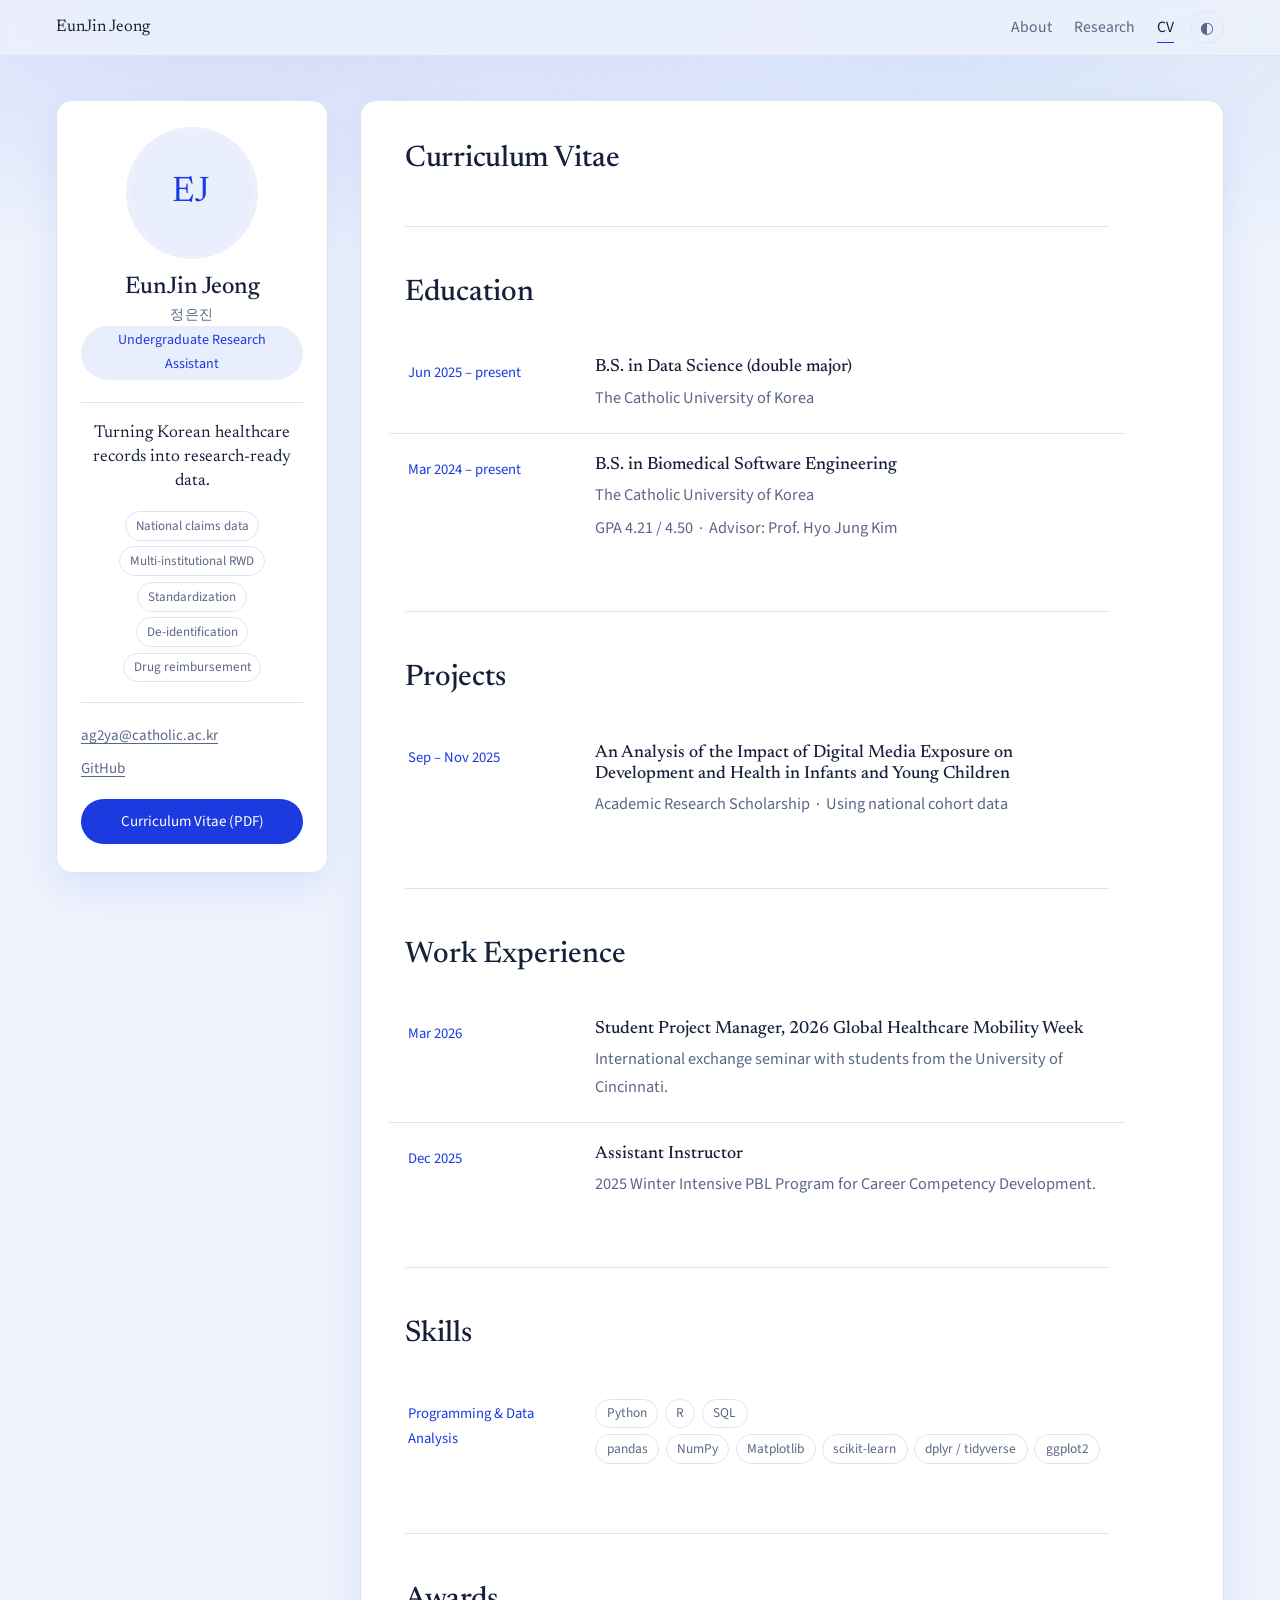
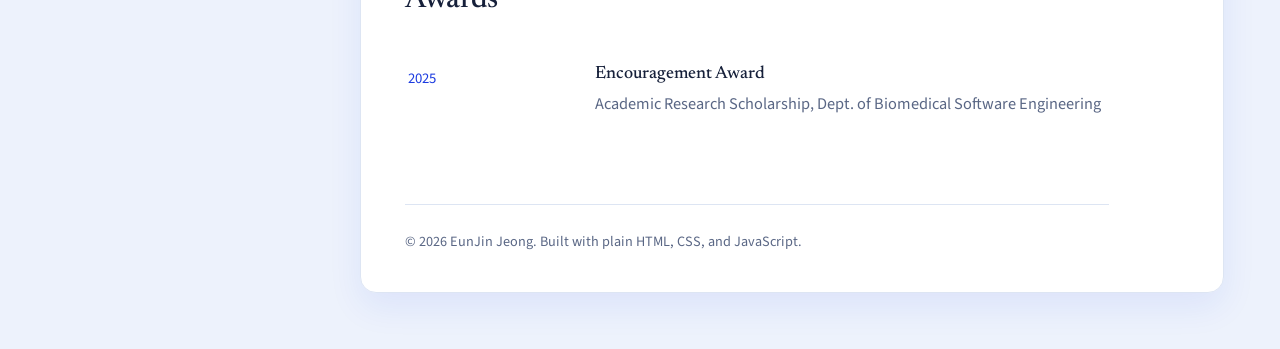
==== commit fcafe7ae: "Add files via upload" ====
--- a/cv.html
+++ b/cv.html
@@ -49,11 +49,16 @@
       <h1 class="sidebar__name">EunJin Jeong<span class="sidebar__hangul">&#51221;&#51008;&#51652;</span></h1>
       <p class="sidebar__role">Undergraduate Research Assistant</p>
 
-      <ul class="sidebar__meta">
-        <li><span class="k">Lab</span>PHI Lab</li>
-        <li><span class="k">Department</span>Biomedical Software Engineering</li>
-        <li><span class="k">University</span>The Catholic University of Korea</li>
-        <li><span class="k">Advisor</span>Prof. Hyo Jung Kim</li>
+      <p class="sidebar__motto">
+        Turning Korean healthcare records into research-ready data.
+      </p>
+
+      <ul class="sidebar__keywords">
+        <li>National claims data</li>
+        <li>Multi-institutional RWD</li>
+        <li>Standardization</li>
+        <li>De-identification</li>
+        <li>Drug reimbursement</li>
       </ul>
 
       <ul class="sidebar__links">
--- a/style.css
+++ b/style.css
@@ -42,8 +42,8 @@
   background: var(--soft);
   color: var(--ink);
   font-family: var(--sans);
-  font-size: 1.0625rem;
-  line-height: 1.65;
+  font-size: 1.125rem;
+  line-height: 1.68;
   -webkit-font-smoothing: antialiased;
 }
 
@@ -93,7 +93,7 @@
 
 .nav ul { display: flex; gap: 1.4rem; }
 .nav a {
-  font-size: .95rem; color: var(--muted);
+  font-size: .98rem; color: var(--muted);
   padding: .2rem 0; border-bottom: 1px solid transparent;
   transition: color .15s ease, border-color .15s ease;
 }
@@ -152,21 +152,47 @@
 }
 .sidebar__role {
   display: inline-block;
-  color: var(--accent); font-size: .85rem;
+  color: var(--accent); font-size: .88rem;
   background: var(--accent-bg); border-radius: 100px;
   padding: .2rem .8rem; margin-bottom: 1.4rem;
 }
+
+.sidebar__motto {
+  border-top: 1px solid var(--rule);
+  padding-top: 1.1rem;
+  margin: 0 0 1.1rem;
+  font-family: var(--serif);
+  font-size: 1.08rem;
+  line-height: 1.4;
+  color: var(--ink);
+}
+
+.sidebar__keywords {
+  display: flex; flex-wrap: wrap; gap: .35rem;
+  justify-content: center;
+}
+.sidebar__keywords li {
+  font-size: .82rem; color: var(--muted);
+  border: 1px solid var(--rule); border-radius: 100px;
+  padding: .18rem .6rem;
+  transition: color .15s ease, border-color .15s ease;
+}
+.sidebar__keywords li:hover { color: var(--accent); border-color: var(--accent); }
 
 .sidebar__meta { border-top: 1px solid var(--rule); text-align: left; }
 .sidebar__meta li {
   padding: .7rem 0; border-bottom: 1px solid var(--rule);
-  font-size: .9rem; line-height: 1.45;
+  font-size: .94rem; line-height: 1.45;
 }
 .sidebar__meta .k {
   display: block; color: var(--muted); font-size: .76rem; margin-bottom: .1rem;
 }
 
-.sidebar__links { margin-top: 1.25rem; font-size: .9rem; text-align: left; }
+.sidebar__links {
+  margin-top: 1.25rem; padding-top: 1.25rem;
+  border-top: 1px solid var(--rule);
+  font-size: .94rem; text-align: left;
+}
 .sidebar__links li { margin-bottom: .45rem; }
 .sidebar__links a { color: var(--muted); }
 .sidebar__links a:hover { color: var(--accent); }
@@ -176,8 +202,8 @@
 .sidebar__links li:last-child a {
   display: block; text-align: center; text-decoration: none;
   background: var(--accent); color: #fff;
-  border-radius: 100px; padding: .6rem 1rem;
-  font-size: .9rem;
+  border-radius: 100px; padding: .62rem 1rem;
+  font-size: .94rem;
   transition: filter .15s ease;
 }
 .sidebar__links li:last-child a:hover { filter: brightness(1.12); color: #fff; }
@@ -194,12 +220,35 @@
 /* ---------- page header ---------- */
 .page-head { max-width: var(--content-max); padding-bottom: 2.25rem; }
 .page-head__title { font-size: 1.85rem; letter-spacing: -.01em; margin-bottom: .8rem; }
-.page-head__lede { color: var(--muted); font-size: 1rem; max-width: 38rem; margin: 0; }
+.page-head__lede { color: var(--muted); font-size: 1.06rem; max-width: 38rem; margin: 0; }
+
+/* ---------- name header (front page) ---------- */
+.profile-head {
+  max-width: var(--content-max);
+  padding-bottom: 1.5rem;
+  margin-bottom: 1.75rem;
+  border-bottom: 1px solid var(--rule);
+}
+.profile-head__name {
+  font-size: clamp(2rem, 4.2vw, 2.7rem);
+  letter-spacing: -.015em;
+  margin-bottom: .6rem;
+}
+.profile-head__mail {
+  display: inline-block;
+  font-family: var(--sans); font-size: 1rem; font-weight: 400;
+  color: var(--accent);
+  margin-left: .6rem; vertical-align: .32em;
+  text-decoration: none;
+}
+.profile-head__mail:hover { text-decoration: underline; text-underline-offset: 3px; }
+.profile-head__role {
+  color: var(--muted); font-size: 1.05rem; line-height: 1.55; margin: 0;
+}
 
 /* ---------- intro (front page) ---------- */
 .intro { max-width: var(--content-max); padding-bottom: 2.75rem; }
-.intro__title { font-size: 1.85rem; margin-bottom: 1rem; }
-.intro__lede { font-size: 1.06rem; margin-bottom: 1rem; }
+.intro__lede { font-size: 1.12rem; margin: 0; }
 .intro__body { color: var(--muted); margin: 0; }
 
 /* ---------- research interests ---------- */
@@ -212,8 +261,8 @@
   transition: background .18s ease, box-shadow .18s ease;
 }
 .topic:first-child { border-top: 0; }
-.topic__name { font-size: 1.05rem; margin-bottom: .3rem; }
-.topic__note { color: var(--muted); font-size: .96rem; margin: 0; }
+.topic__name { font-size: 1.1rem; margin-bottom: .3rem; }
+.topic__note { color: var(--muted); font-size: 1.02rem; margin: 0; }
 
 .topic:hover {
   background: var(--accent-bg);
@@ -231,13 +280,13 @@
   transition: background .18s ease, box-shadow .18s ease;
 }
 .worklist li:first-child .work { border-top: 0; }
-.work__date { color: var(--accent); font-size: .87rem; padding-top: .15rem; }
+.work__date { color: var(--accent); font-size: .91rem; padding-top: .15rem; }
 .work__body { display: block; }
 .work__title {
-  display: block; font-family: var(--serif); font-size: 1.05rem;
+  display: block; font-family: var(--serif); font-size: 1.1rem;
   line-height: 1.35; margin-bottom: .3rem;
 }
-.work__note { display: block; color: var(--muted); font-size: .94rem; }
+.work__note { display: block; color: var(--muted); font-size: 1rem; }
 
 .work:hover, .work:focus-visible {
   background: var(--accent-bg);
@@ -245,15 +294,15 @@
 }
 .work:hover .work__title { color: var(--accent); }
 
-.more { margin-top: 1.6rem; color: var(--muted); font-size: .93rem; }
+.more { margin-top: 1.6rem; color: var(--muted); font-size: .97rem; }
 .more a { color: var(--accent); text-decoration: underline; text-underline-offset: 3px; }
 
 /* ---------- sections ---------- */
 .section { max-width: var(--content-max); padding: 3rem 0; border-top: 1px solid var(--rule); }
 .section:first-of-type { border-top: 0; }
 .section__num { font-family: var(--serif); font-size: .95rem; color: var(--accent); margin-bottom: .35rem; }
-.section__title { font-size: 1.8rem; margin-bottom: .4rem; }
-.section__sub { color: var(--muted); font-size: .93rem; margin-bottom: 1.8rem; }
+.section__title { font-size: 1.85rem; margin-bottom: .4rem; }
+.section__sub { color: var(--muted); font-size: .97rem; margin-bottom: 1.8rem; }
 .section__title + .prose,
 .section__title + .entries,
 .section__title + .timeline { margin-top: 1.6rem; }
@@ -281,14 +330,14 @@
   background: var(--accent-bg);
   box-shadow: inset 3px 0 0 0 var(--accent);
 }
-.entry__title { font-size: 1.12rem; line-height: 1.35; margin-bottom: .45rem; }
-.entry__meta  { color: var(--accent); font-size: .88rem; margin-bottom: .4rem; }
-.entry__body  { color: var(--muted); font-size: .98rem; margin-bottom: .8rem; }
+.entry__title { font-size: 1.17rem; line-height: 1.35; margin-bottom: .45rem; }
+.entry__meta  { color: var(--accent); font-size: .92rem; margin-bottom: .4rem; }
+.entry__body  { color: var(--muted); font-size: 1.04rem; margin-bottom: .8rem; }
 .entry__body:last-child { margin-bottom: 0; }
 
 .tags { display: flex; flex-wrap: wrap; gap: .4rem; }
 .tags li {
-  font-size: .8rem; color: var(--muted);
+  font-size: .84rem; color: var(--muted);
   border: 1px solid var(--rule); border-radius: 100px; padding: .15rem .65rem;
 }
 
@@ -306,9 +355,9 @@
   background: var(--accent-bg);
   box-shadow: inset 3px 0 0 0 var(--accent);
 }
-.tl__date { color: var(--accent); font-size: .88rem; margin: .2rem 0 0; }
-.tl__title { font-size: 1.06rem; margin-bottom: .35rem; }
-.tl__body p { color: var(--muted); font-size: .96rem; margin: 0 0 .35rem; }
+.tl__date { color: var(--accent); font-size: .92rem; margin: .2rem 0 0; }
+.tl__title { font-size: 1.11rem; margin-bottom: .35rem; }
+.tl__body p { color: var(--muted); font-size: 1.02rem; margin: 0 0 .35rem; }
 .tl__body p:last-child { margin-bottom: 0; }
 
 /* ---------- cards ---------- */
@@ -319,31 +368,31 @@
   max-width: var(--content-max);
 }
 .card { background: var(--paper); padding: 1.4rem; }
-.card__title { font-size: 1rem; margin-bottom: .7rem; }
-.plain li { color: var(--muted); font-size: .93rem; padding: .2rem 0; }
+.card__title { font-size: 1.05rem; margin-bottom: .7rem; }
+.plain li { color: var(--muted); font-size: .99rem; padding: .2rem 0; }
 
 /* ---------- contact ---------- */
 .contact { display: flex; flex-wrap: wrap; align-items: center; gap: 1rem; margin-top: 1.2rem; }
-.contact__mail { font-family: var(--serif); font-size: 1.4rem; color: var(--accent); }
+.contact__mail { font-family: var(--serif); font-size: 1.45rem; color: var(--accent); }
 .contact__mail:hover { text-decoration: underline; text-underline-offset: 4px; }
 .btn {
-  font-family: inherit; font-size: .88rem; padding: .45rem 1rem;
+  font-family: inherit; font-size: .92rem; padding: .48rem 1rem;
   background: none; color: var(--muted);
   border: 1px solid var(--rule); border-radius: 100px; cursor: pointer;
   transition: color .15s ease, border-color .15s ease;
 }
 .btn:hover { color: var(--ink); border-color: var(--ink); }
-.note { color: var(--muted); font-size: .88rem; margin-top: .9rem; min-height: 1.2em; }
+.note { color: var(--muted); font-size: .92rem; margin-top: .9rem; min-height: 1.2em; }
 
 .footer {
   border-top: 1px solid var(--rule); margin-top: 1rem;
-  padding: 1.6rem 0 1.4rem; color: var(--muted); font-size: .85rem;
+  padding: 1.6rem 0 1.4rem; color: var(--muted); font-size: .89rem;
   max-width: var(--content-max);
 }
 .footer p { margin: 0; }
 
 /* ---------- one reveal on load ---------- */
-.page-head > *, .intro > * { animation: rise .6s cubic-bezier(.2,.7,.3,1) backwards; }
+.page-head > *, .intro > *, .profile-head > * { animation: rise .6s cubic-bezier(.2,.7,.3,1) backwards; }
 .page-head > *:nth-child(2), .intro > *:nth-child(2) { animation-delay: .06s; }
 .page-head > *:nth-child(3), .intro > *:nth-child(3) { animation-delay: .12s; }
 @keyframes rise { from { opacity: 0; transform: translateY(10px); } to { opacity: 1; transform: none; } }
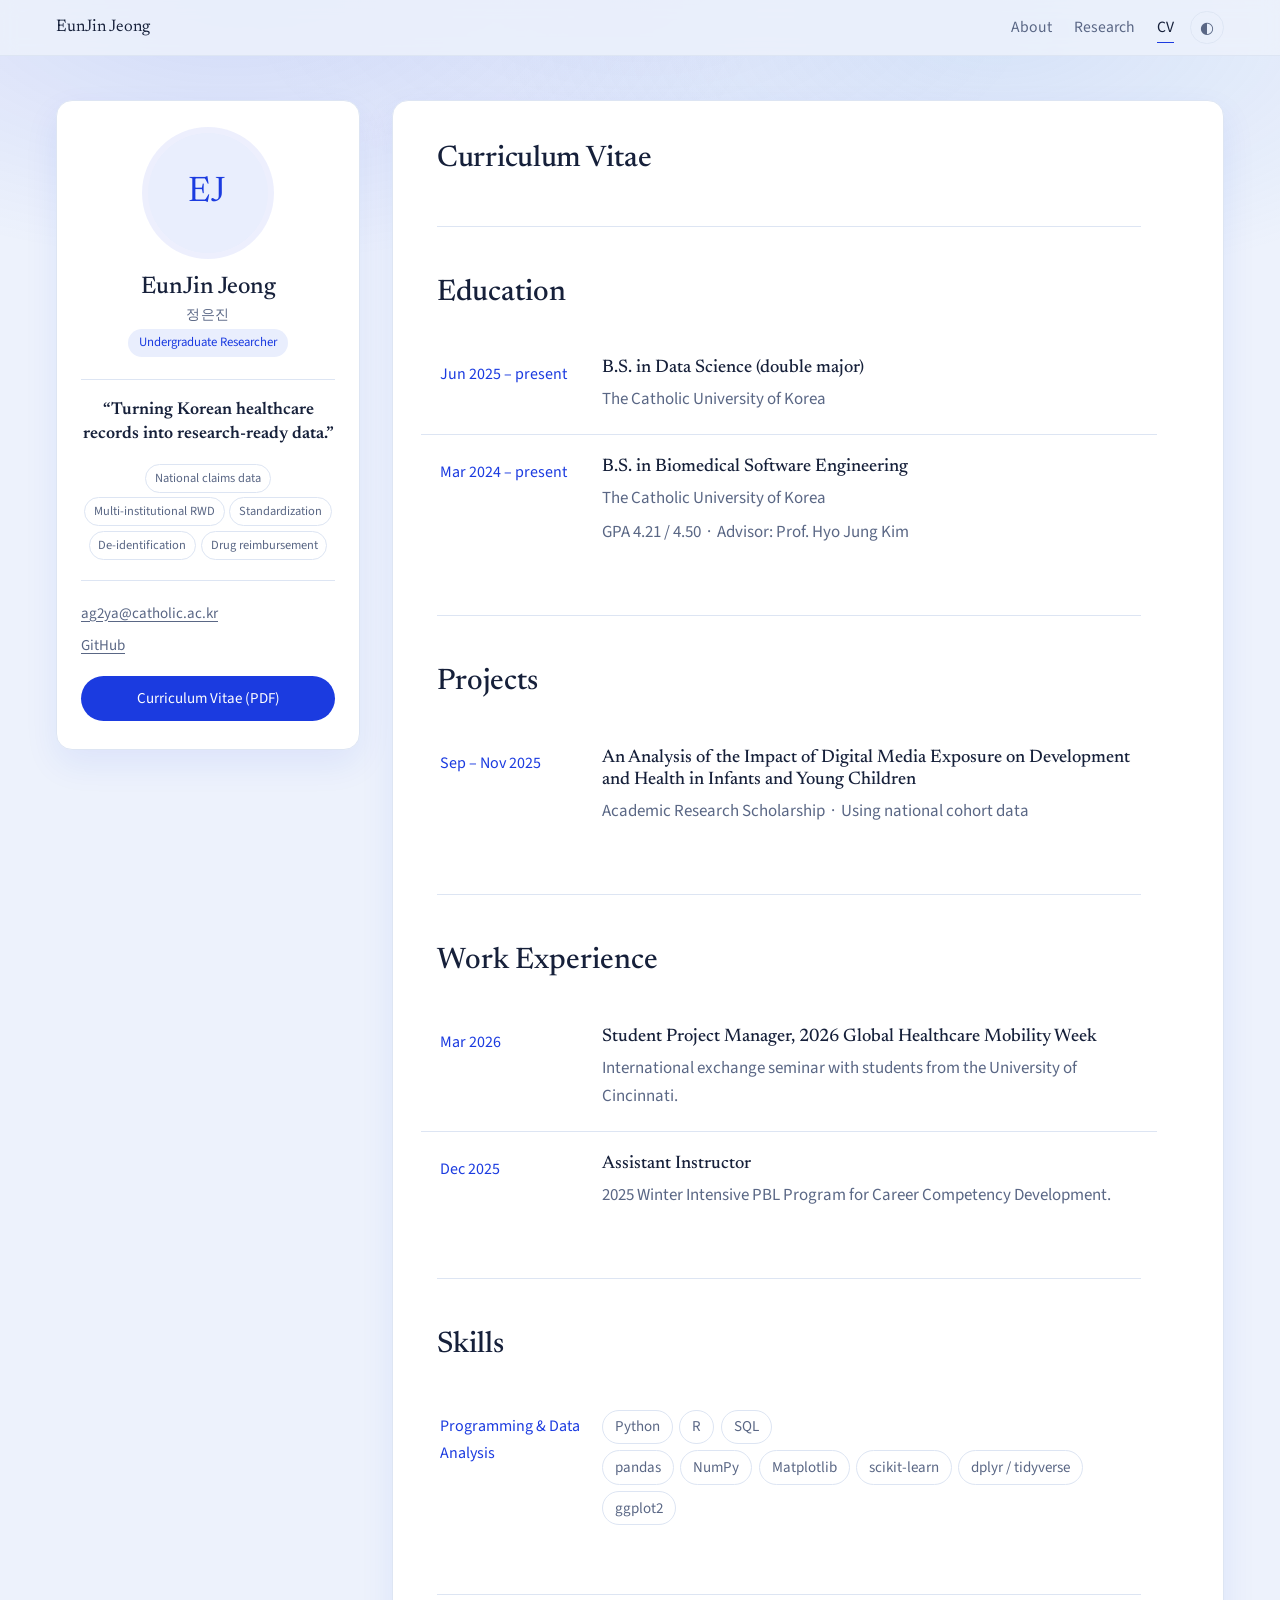
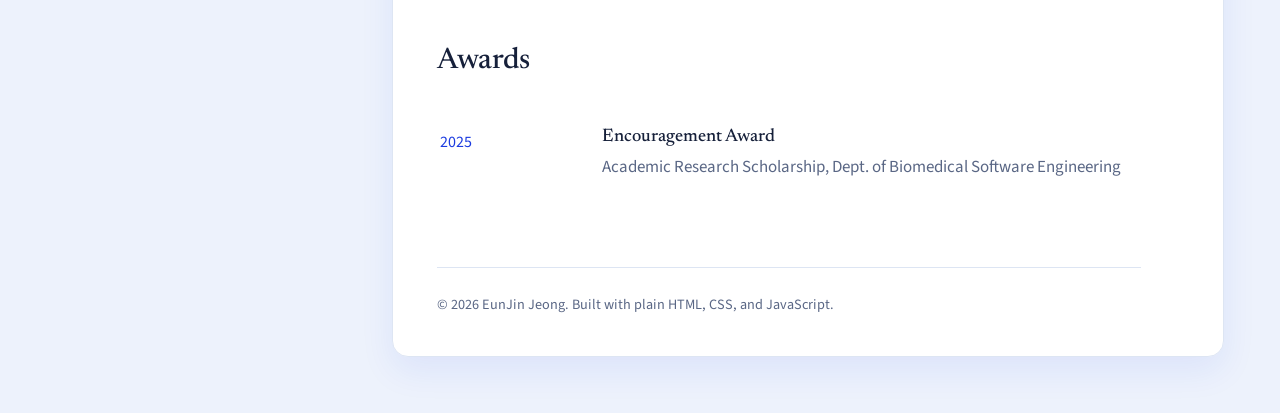
==== commit ca9bda08: "Add files via upload" ====
--- a/cv.html
+++ b/cv.html
@@ -47,10 +47,10 @@
       <div class="avatar" aria-hidden="true">EJ</div>
 
       <h1 class="sidebar__name">EunJin Jeong<span class="sidebar__hangul">&#51221;&#51008;&#51652;</span></h1>
-      <p class="sidebar__role">Undergraduate Research Assistant</p>
+      <p class="sidebar__role">Undergraduate Researcher</p>
 
       <p class="sidebar__motto">
-        Turning Korean healthcare records into research-ready data.
+        &ldquo;Turning Korean healthcare records into research-ready data.&rdquo;
       </p>
 
       <ul class="sidebar__keywords">
--- a/style.css
+++ b/style.css
@@ -18,7 +18,7 @@
   --sans:  "Source Sans 3", -apple-system, "Pretendard",
            "Apple SD Gothic Neo", "Malgun Gothic", sans-serif;
 
-  --sidebar-w:   17rem;
+  --sidebar-w:   19rem;
   --content-max: 44rem;
   --masthead-h:  3.5rem;
 }
@@ -152,9 +152,9 @@
 }
 .sidebar__role {
   display: inline-block;
-  color: var(--accent); font-size: .88rem;
+  color: var(--accent); font-size: .8rem;
   background: var(--accent-bg); border-radius: 100px;
-  padding: .2rem .8rem; margin-bottom: 1.4rem;
+  padding: .2rem .7rem; margin-bottom: 1.4rem;
 }
 
 .sidebar__motto {
@@ -163,18 +163,19 @@
   margin: 0 0 1.1rem;
   font-family: var(--serif);
   font-size: 1.08rem;
+  font-weight: 600;
   line-height: 1.4;
   color: var(--ink);
 }
 
 .sidebar__keywords {
-  display: flex; flex-wrap: wrap; gap: .35rem;
+  display: flex; flex-wrap: wrap; gap: .3rem;
   justify-content: center;
 }
 .sidebar__keywords li {
-  font-size: .82rem; color: var(--muted);
+  font-size: .78rem; color: var(--muted);
   border: 1px solid var(--rule); border-radius: 100px;
-  padding: .18rem .6rem;
+  padding: .18rem .55rem;
   transition: color .15s ease, border-color .15s ease;
 }
 .sidebar__keywords li:hover { color: var(--accent); border-color: var(--accent); }
@@ -280,7 +281,7 @@
   transition: background .18s ease, box-shadow .18s ease;
 }
 .worklist li:first-child .work { border-top: 0; }
-.work__date { color: var(--accent); font-size: .91rem; padding-top: .15rem; }
+.work__date { color: var(--accent); font-size: 1rem; padding-top: .15rem; }
 .work__body { display: block; }
 .work__title {
   display: block; font-family: var(--serif); font-size: 1.1rem;
@@ -337,13 +338,13 @@
 
 .tags { display: flex; flex-wrap: wrap; gap: .4rem; }
 .tags li {
-  font-size: .84rem; color: var(--muted);
-  border: 1px solid var(--rule); border-radius: 100px; padding: .15rem .65rem;
+  font-size: .94rem; color: var(--muted);
+  border: 1px solid var(--rule); border-radius: 100px; padding: .22rem .75rem;
 }
 
 /* ---------- timeline ---------- */
 .tl {
-  display: grid; grid-template-columns: 10.5rem minmax(0, 1fr); gap: 1.2rem;
+  display: grid; grid-template-columns: 9rem minmax(0, 1fr); gap: 1.1rem;
   padding: 1.3rem 1rem 1.3rem 1.2rem;
   margin: 0 -1rem;
   border-top: 1px solid var(--rule);
@@ -355,9 +356,9 @@
   background: var(--accent-bg);
   box-shadow: inset 3px 0 0 0 var(--accent);
 }
-.tl__date { color: var(--accent); font-size: .92rem; margin: .2rem 0 0; }
-.tl__title { font-size: 1.11rem; margin-bottom: .35rem; }
-.tl__body p { color: var(--muted); font-size: 1.02rem; margin: 0 0 .35rem; }
+.tl__date { color: var(--accent); font-size: 1rem; margin: .2rem 0 0; }
+.tl__title { font-size: 1.14rem; margin-bottom: .35rem; }
+.tl__body p { color: var(--muted); font-size: 1.06rem; margin: 0 0 .35rem; }
 .tl__body p:last-child { margin-bottom: 0; }
 
 /* ---------- cards ---------- */
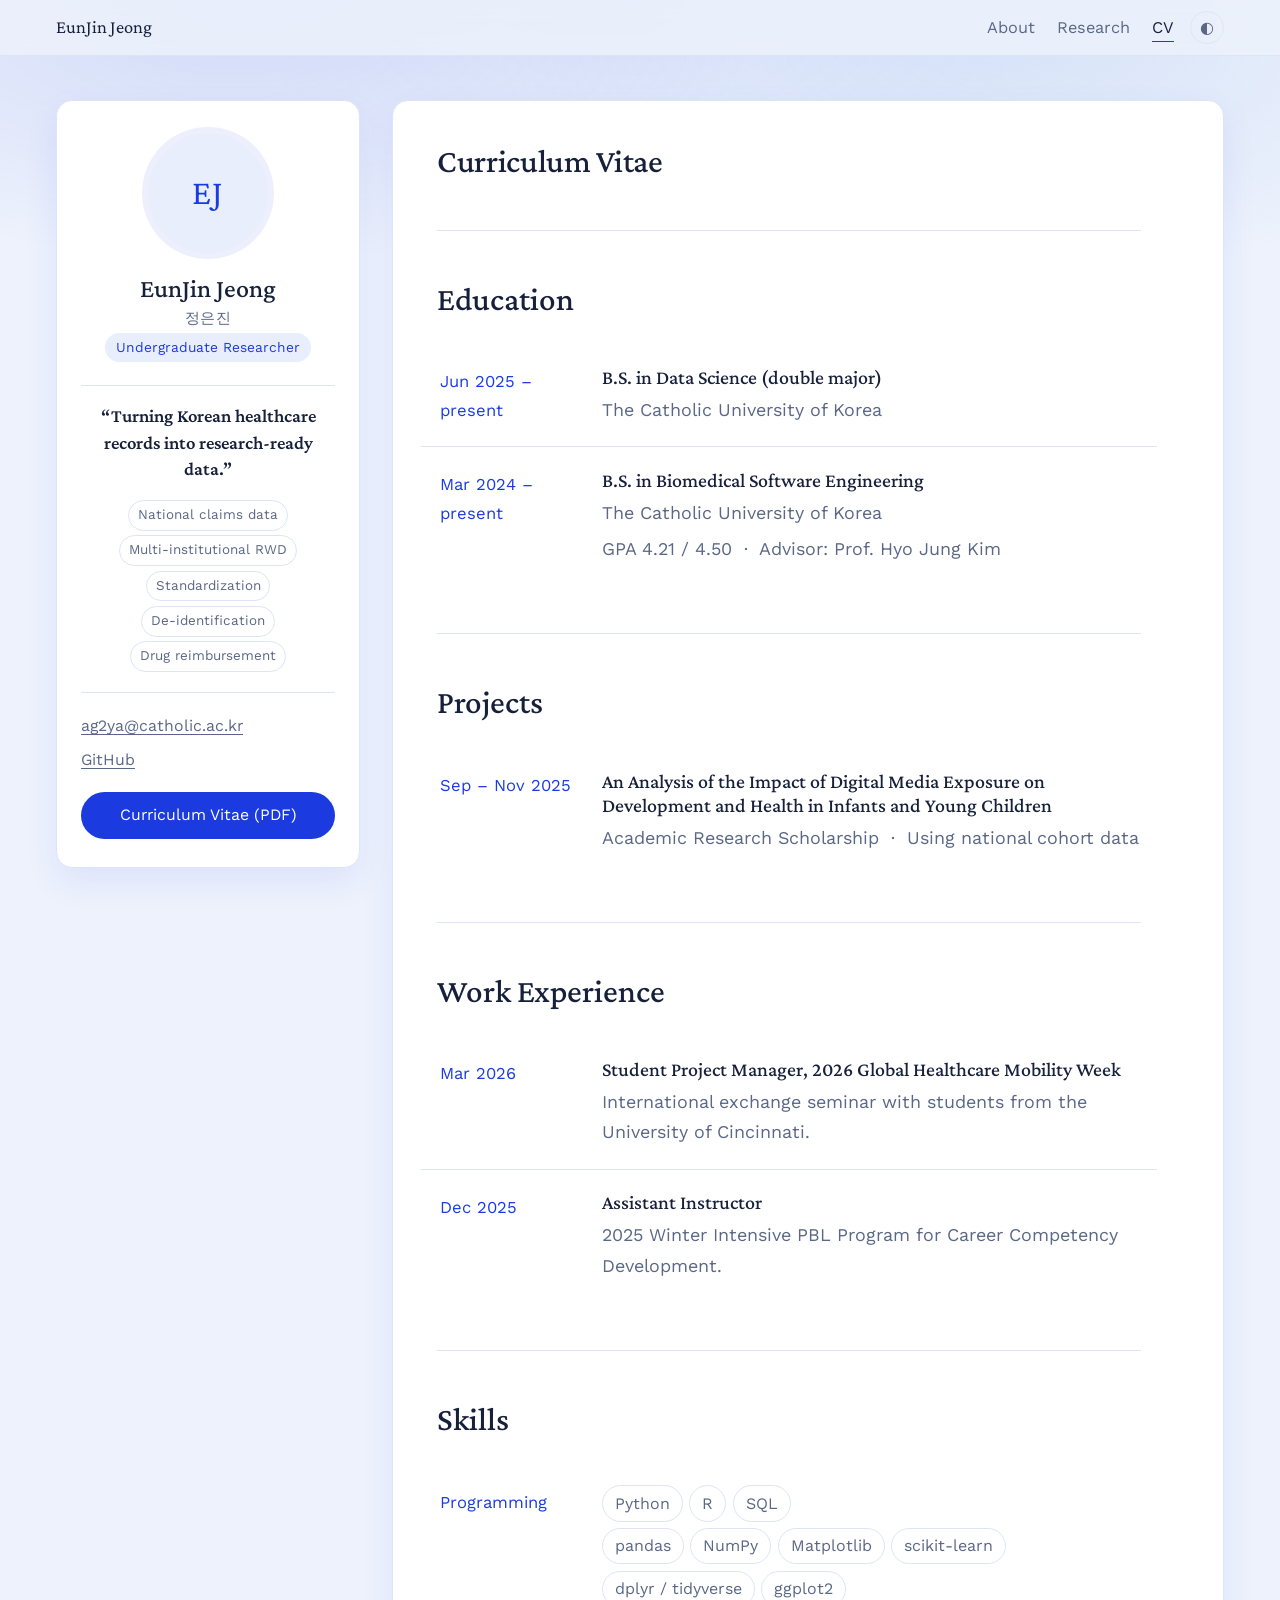
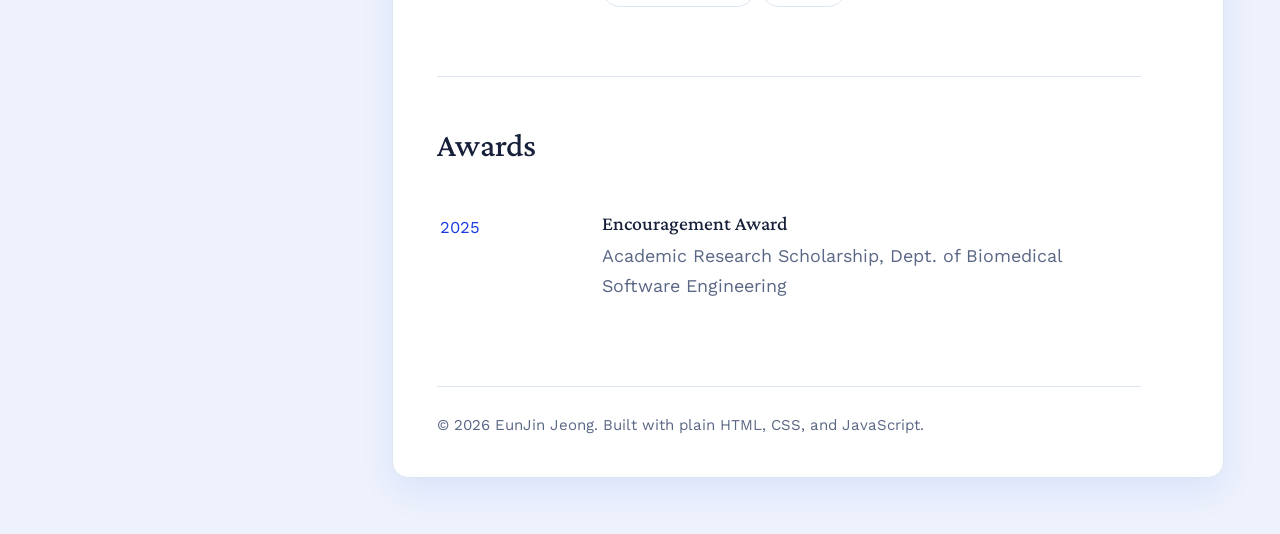
==== commit dc0fae28: "Add files via upload" ====
--- a/cv.html
+++ b/cv.html
@@ -145,7 +145,7 @@
 
       <ul class="timeline">
         <li class="tl">
-          <p class="tl__date">Programming &amp; Data Analysis</p>
+          <p class="tl__date">Programming</p>
           <div class="tl__body">
             <ul class="tags">
               <li>Python</li><li>R</li><li>SQL</li>
--- a/style.css
+++ b/style.css
@@ -1,3 +1,6 @@
+/* Crimson Pro + Work Sans, 글씨 크기 전체 확대판 — 고전적인 논문 느낌. 제목이 가장 우아함 */
+@import url("https://fonts.googleapis.com/css2?family=Crimson+Pro:wght@400;500;600&family=Work+Sans:wght@400;500;600&display=swap");
+
 /* =========================================================
    EunJin Jeong — personal homepage
    Structure : academicpages (masthead nav + author sidebar + content)
@@ -14,9 +17,8 @@
   --accent-bg: #E9EEFD;
   --shadow:    0 14px 34px rgba(27, 59, 224, .08);
 
-  --serif: "Newsreader", Georgia, "Noto Serif KR", serif;
-  --sans:  "Source Sans 3", -apple-system, "Pretendard",
-           "Apple SD Gothic Neo", "Malgun Gothic", sans-serif;
+  --serif: "Crimson Pro", Georgia, "Noto Serif KR", serif;
+  --sans:  "Work Sans", -apple-system, "Pretendard", "Apple SD Gothic Neo", "Malgun Gothic", sans-serif;
 
   --sidebar-w:   19rem;
   --content-max: 44rem;
@@ -42,8 +44,8 @@
   background: var(--soft);
   color: var(--ink);
   font-family: var(--sans);
-  font-size: 1.125rem;
-  line-height: 1.68;
+  font-size: 1.1875rem;
+  line-height: 1.7;
   -webkit-font-smoothing: antialiased;
 }
 
@@ -89,11 +91,11 @@
   max-width: 76rem; height: 100%; margin: 0 auto; padding: 0 1.5rem;
   display: flex; align-items: center; gap: 1rem;
 }
-.masthead__name { font-family: var(--serif); font-size: 1.05rem; margin-right: auto; }
+.masthead__name { font-family: var(--serif); font-size: 1.15rem; margin-right: auto; }
 
 .nav ul { display: flex; gap: 1.4rem; }
 .nav a {
-  font-size: .98rem; color: var(--muted);
+  font-size: 1.02rem; color: var(--muted);
   padding: .2rem 0; border-bottom: 1px solid transparent;
   transition: color .15s ease, border-color .15s ease;
 }
@@ -145,14 +147,14 @@
   /* 사진 사용 시: background-image:url("images/profile.jpg"); color:transparent; */
 }
 
-.sidebar__name { font-size: 1.5rem; margin-bottom: .15rem; }
+.sidebar__name { font-size: 1.62rem; margin-bottom: .15rem; }
 .sidebar__hangul {
   display: block; font-family: var(--sans); font-size: .9rem; font-weight: 400;
-  color: var(--muted); letter-spacing: .04em; margin-top: .25rem;
+  color: var(--muted); letter-spacing: .04em; margin-top: .25rem; font-size: .96rem;
 }
 .sidebar__role {
   display: inline-block;
-  color: var(--accent); font-size: .8rem;
+  color: var(--accent); font-size: .86rem;
   background: var(--accent-bg); border-radius: 100px;
   padding: .2rem .7rem; margin-bottom: 1.4rem;
 }
@@ -162,9 +164,9 @@
   padding-top: 1.1rem;
   margin: 0 0 1.1rem;
   font-family: var(--serif);
-  font-size: 1.08rem;
+  font-size: 1.16rem;
   font-weight: 600;
-  line-height: 1.4;
+  line-height: 1.42;
   color: var(--ink);
 }
 
@@ -173,7 +175,7 @@
   justify-content: center;
 }
 .sidebar__keywords li {
-  font-size: .78rem; color: var(--muted);
+  font-size: .84rem; color: var(--muted);
   border: 1px solid var(--rule); border-radius: 100px;
   padding: .18rem .55rem;
   transition: color .15s ease, border-color .15s ease;
@@ -183,7 +185,7 @@
 .sidebar__meta { border-top: 1px solid var(--rule); text-align: left; }
 .sidebar__meta li {
   padding: .7rem 0; border-bottom: 1px solid var(--rule);
-  font-size: .94rem; line-height: 1.45;
+  font-size: .99rem; line-height: 1.45;
 }
 .sidebar__meta .k {
   display: block; color: var(--muted); font-size: .76rem; margin-bottom: .1rem;
@@ -192,7 +194,7 @@
 .sidebar__links {
   margin-top: 1.25rem; padding-top: 1.25rem;
   border-top: 1px solid var(--rule);
-  font-size: .94rem; text-align: left;
+  font-size: .99rem; text-align: left;
 }
 .sidebar__links li { margin-bottom: .45rem; }
 .sidebar__links a { color: var(--muted); }
@@ -203,8 +205,8 @@
 .sidebar__links li:last-child a {
   display: block; text-align: center; text-decoration: none;
   background: var(--accent); color: #fff;
-  border-radius: 100px; padding: .62rem 1rem;
-  font-size: .94rem;
+  border-radius: 100px; padding: .64rem 1rem;
+  font-size: .99rem;
   transition: filter .15s ease;
 }
 .sidebar__links li:last-child a:hover { filter: brightness(1.12); color: #fff; }
@@ -220,8 +222,8 @@
 
 /* ---------- page header ---------- */
 .page-head { max-width: var(--content-max); padding-bottom: 2.25rem; }
-.page-head__title { font-size: 1.85rem; letter-spacing: -.01em; margin-bottom: .8rem; }
-.page-head__lede { color: var(--muted); font-size: 1.06rem; max-width: 38rem; margin: 0; }
+.page-head__title { font-size: 2.05rem; letter-spacing: -.01em; margin-bottom: .8rem; }
+.page-head__lede { color: var(--muted); font-size: 1.12rem; max-width: 38rem; margin: 0; }
 
 /* ---------- name header (front page) ---------- */
 .profile-head {
@@ -231,25 +233,25 @@
   border-bottom: 1px solid var(--rule);
 }
 .profile-head__name {
-  font-size: clamp(2rem, 4.2vw, 2.7rem);
+  font-size: clamp(2.25rem, 4.8vw, 3.1rem);
   letter-spacing: -.015em;
-  margin-bottom: .6rem;
+  margin-bottom: .65rem;
 }
 .profile-head__mail {
   display: inline-block;
-  font-family: var(--sans); font-size: 1rem; font-weight: 400;
+  font-family: var(--sans); font-size: 1.06rem; font-weight: 400;
   color: var(--accent);
   margin-left: .6rem; vertical-align: .32em;
   text-decoration: none;
 }
 .profile-head__mail:hover { text-decoration: underline; text-underline-offset: 3px; }
 .profile-head__role {
-  color: var(--muted); font-size: 1.05rem; line-height: 1.55; margin: 0;
+  color: var(--muted); font-size: 1.12rem; line-height: 1.55; margin: 0;
 }
 
 /* ---------- intro (front page) ---------- */
 .intro { max-width: var(--content-max); padding-bottom: 2.75rem; }
-.intro__lede { font-size: 1.12rem; margin: 0; }
+.intro__lede { font-size: 1.2rem; margin: 0; }
 .intro__body { color: var(--muted); margin: 0; }
 
 /* ---------- research interests ---------- */
@@ -262,8 +264,8 @@
   transition: background .18s ease, box-shadow .18s ease;
 }
 .topic:first-child { border-top: 0; }
-.topic__name { font-size: 1.1rem; margin-bottom: .3rem; }
-.topic__note { color: var(--muted); font-size: 1.02rem; margin: 0; }
+.topic__name { font-size: 1.22rem; margin-bottom: .3rem; }
+.topic__note { color: var(--muted); font-size: 1.1rem; margin: 0; }
 
 .topic:hover {
   background: var(--accent-bg);
@@ -281,13 +283,13 @@
   transition: background .18s ease, box-shadow .18s ease;
 }
 .worklist li:first-child .work { border-top: 0; }
-.work__date { color: var(--accent); font-size: 1rem; padding-top: .15rem; }
+.work__date { color: var(--accent); font-size: 1.04rem; padding-top: .15rem; }
 .work__body { display: block; }
 .work__title {
-  display: block; font-family: var(--serif); font-size: 1.1rem;
+  display: block; font-family: var(--serif); font-size: 1.2rem;
   line-height: 1.35; margin-bottom: .3rem;
 }
-.work__note { display: block; color: var(--muted); font-size: 1rem; }
+.work__note { display: block; color: var(--muted); font-size: 1.07rem; }
 
 .work:hover, .work:focus-visible {
   background: var(--accent-bg);
@@ -295,15 +297,15 @@
 }
 .work:hover .work__title { color: var(--accent); }
 
-.more { margin-top: 1.6rem; color: var(--muted); font-size: .97rem; }
+.more { margin-top: 1.6rem; color: var(--muted); font-size: 1.03rem; }
 .more a { color: var(--accent); text-decoration: underline; text-underline-offset: 3px; }
 
 /* ---------- sections ---------- */
 .section { max-width: var(--content-max); padding: 3rem 0; border-top: 1px solid var(--rule); }
 .section:first-of-type { border-top: 0; }
 .section__num { font-family: var(--serif); font-size: .95rem; color: var(--accent); margin-bottom: .35rem; }
-.section__title { font-size: 1.85rem; margin-bottom: .4rem; }
-.section__sub { color: var(--muted); font-size: .97rem; margin-bottom: 1.8rem; }
+.section__title { font-size: 2.05rem; margin-bottom: .4rem; }
+.section__sub { color: var(--muted); font-size: 1.03rem; margin-bottom: 1.8rem; }
 .section__title + .prose,
 .section__title + .entries,
 .section__title + .timeline { margin-top: 1.6rem; }
@@ -331,14 +333,14 @@
   background: var(--accent-bg);
   box-shadow: inset 3px 0 0 0 var(--accent);
 }
-.entry__title { font-size: 1.17rem; line-height: 1.35; margin-bottom: .45rem; }
-.entry__meta  { color: var(--accent); font-size: .92rem; margin-bottom: .4rem; }
-.entry__body  { color: var(--muted); font-size: 1.04rem; margin-bottom: .8rem; }
+.entry__title { font-size: 1.28rem; line-height: 1.35; margin-bottom: .45rem; }
+.entry__meta  { color: var(--accent); font-size: .98rem; margin-bottom: .4rem; }
+.entry__body  { color: var(--muted); font-size: 1.11rem; margin-bottom: .8rem; }
 .entry__body:last-child { margin-bottom: 0; }
 
 .tags { display: flex; flex-wrap: wrap; gap: .4rem; }
 .tags li {
-  font-size: .94rem; color: var(--muted);
+  font-size: 1rem; color: var(--muted);
   border: 1px solid var(--rule); border-radius: 100px; padding: .22rem .75rem;
 }
 
@@ -356,9 +358,9 @@
   background: var(--accent-bg);
   box-shadow: inset 3px 0 0 0 var(--accent);
 }
-.tl__date { color: var(--accent); font-size: 1rem; margin: .2rem 0 0; }
-.tl__title { font-size: 1.14rem; margin-bottom: .35rem; }
-.tl__body p { color: var(--muted); font-size: 1.06rem; margin: 0 0 .35rem; }
+.tl__date { color: var(--accent); font-size: 1.04rem; margin: .2rem 0 0; }
+.tl__title { font-size: 1.24rem; margin-bottom: .35rem; }
+.tl__body p { color: var(--muted); font-size: 1.12rem; margin: 0 0 .35rem; }
 .tl__body p:last-child { margin-bottom: 0; }
 
 /* ---------- cards ---------- */
@@ -369,25 +371,25 @@
   max-width: var(--content-max);
 }
 .card { background: var(--paper); padding: 1.4rem; }
-.card__title { font-size: 1.05rem; margin-bottom: .7rem; }
-.plain li { color: var(--muted); font-size: .99rem; padding: .2rem 0; }
+.card__title { font-size: 1.12rem; margin-bottom: .7rem; }
+.plain li { color: var(--muted); font-size: 1.05rem; padding: .2rem 0; }
 
 /* ---------- contact ---------- */
 .contact { display: flex; flex-wrap: wrap; align-items: center; gap: 1rem; margin-top: 1.2rem; }
-.contact__mail { font-family: var(--serif); font-size: 1.45rem; color: var(--accent); }
+.contact__mail { font-family: var(--serif); font-size: 1.6rem; color: var(--accent); }
 .contact__mail:hover { text-decoration: underline; text-underline-offset: 4px; }
 .btn {
-  font-family: inherit; font-size: .92rem; padding: .48rem 1rem;
+  font-family: inherit; font-size: .97rem; padding: .5rem 1.05rem;
   background: none; color: var(--muted);
   border: 1px solid var(--rule); border-radius: 100px; cursor: pointer;
   transition: color .15s ease, border-color .15s ease;
 }
 .btn:hover { color: var(--ink); border-color: var(--ink); }
-.note { color: var(--muted); font-size: .92rem; margin-top: .9rem; min-height: 1.2em; }
+.note { color: var(--muted); font-size: .97rem; margin-top: .9rem; min-height: 1.2em; }
 
 .footer {
   border-top: 1px solid var(--rule); margin-top: 1rem;
-  padding: 1.6rem 0 1.4rem; color: var(--muted); font-size: .89rem;
+  padding: 1.6rem 0 1.4rem; color: var(--muted); font-size: .94rem;
   max-width: var(--content-max);
 }
 .footer p { margin: 0; }
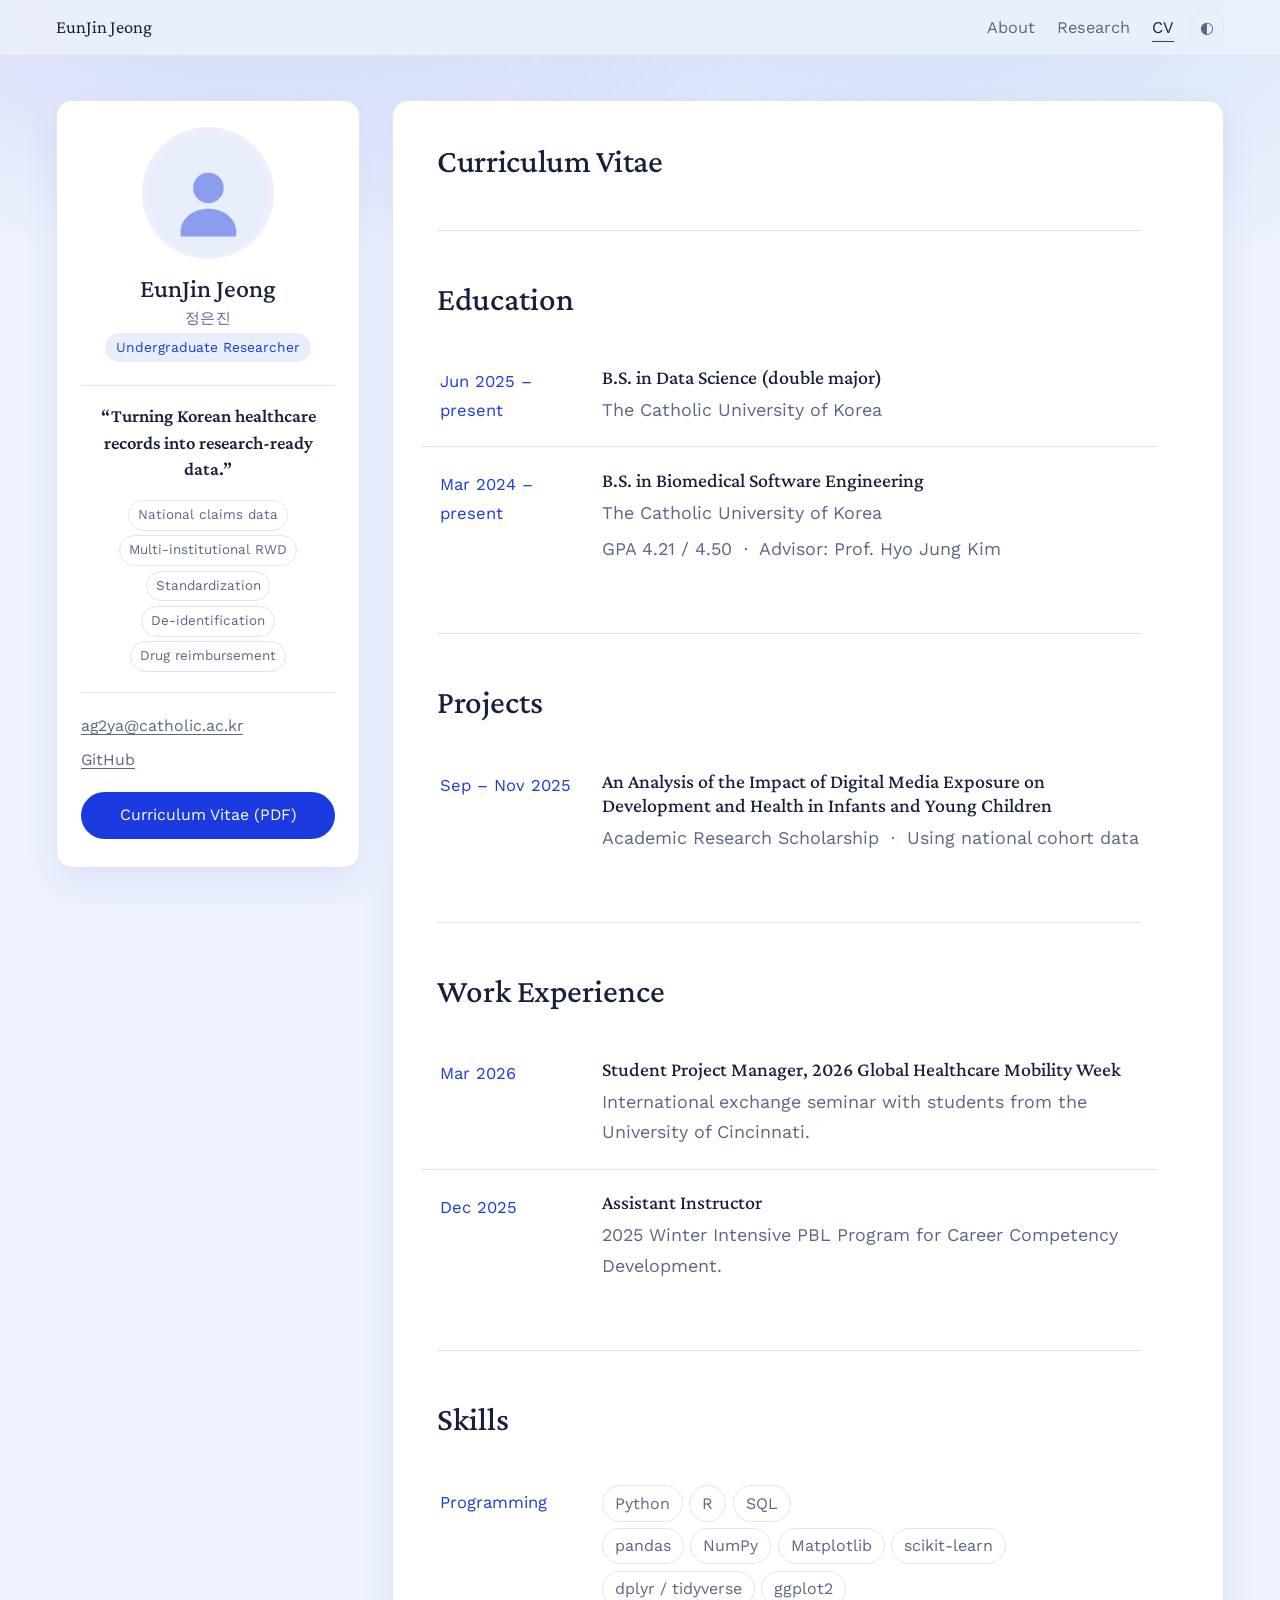
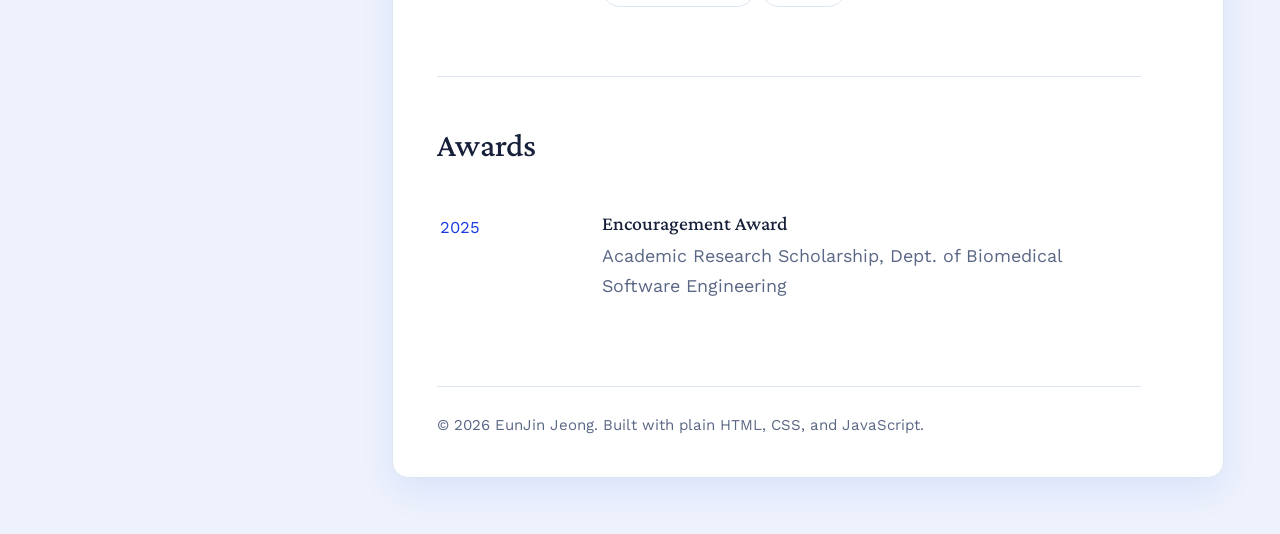
==== commit 74696c4e: "Add files via upload" ====
--- a/cv.html
+++ b/cv.html
@@ -44,7 +44,12 @@
   <aside class="sidebar">
     <div class="sidebar__sticky">
       <!-- images/profile.jpg 를 넣고 style.css 의 .avatar 주석을 해제하세요 -->
-      <div class="avatar" aria-hidden="true">EJ</div>
+      <div class="avatar" aria-hidden="true">
+        <svg viewBox="0 0 64 64" xmlns="http://www.w3.org/2000/svg">
+          <circle cx="32" cy="23" r="11"/>
+          <path d="M32 38c-11 0-20 7.2-20 16.2V58h40v-3.8C52 45.2 43 38 32 38z"/>
+        </svg>
+      </div>
 
       <h1 class="sidebar__name">EunJin Jeong<span class="sidebar__hangul">&#51221;&#51008;&#51652;</span></h1>
       <p class="sidebar__role">Undergraduate Researcher</p>
--- a/style.css
+++ b/style.css
@@ -141,10 +141,18 @@
   background: var(--accent-bg) center/cover no-repeat;
   color: var(--accent);
   display: grid; place-items: center;
-  font-family: var(--serif); font-size: 2.2rem; letter-spacing: .04em;
+  overflow: hidden;
   margin: 0 auto 1.25rem;
   box-shadow: 0 0 0 6px color-mix(in srgb, var(--accent) 8%, transparent);
-  /* 사진 사용 시: background-image:url("images/profile.jpg"); color:transparent; */
+  /* 사진을 쓰려면 아래 두 줄의 주석을 풀고, HTML의 <svg>...</svg> 를 지우세요.
+     background-image: url("images/profile.jpg");
+     color: transparent; */
+}
+.avatar svg {
+  width: 74%; height: 74%;
+  margin-top: 12%;              /* 어깨가 원 아래에 닿도록 */
+  fill: currentColor;
+  opacity: .45;
 }
 
 .sidebar__name { font-size: 1.62rem; margin-bottom: .15rem; }
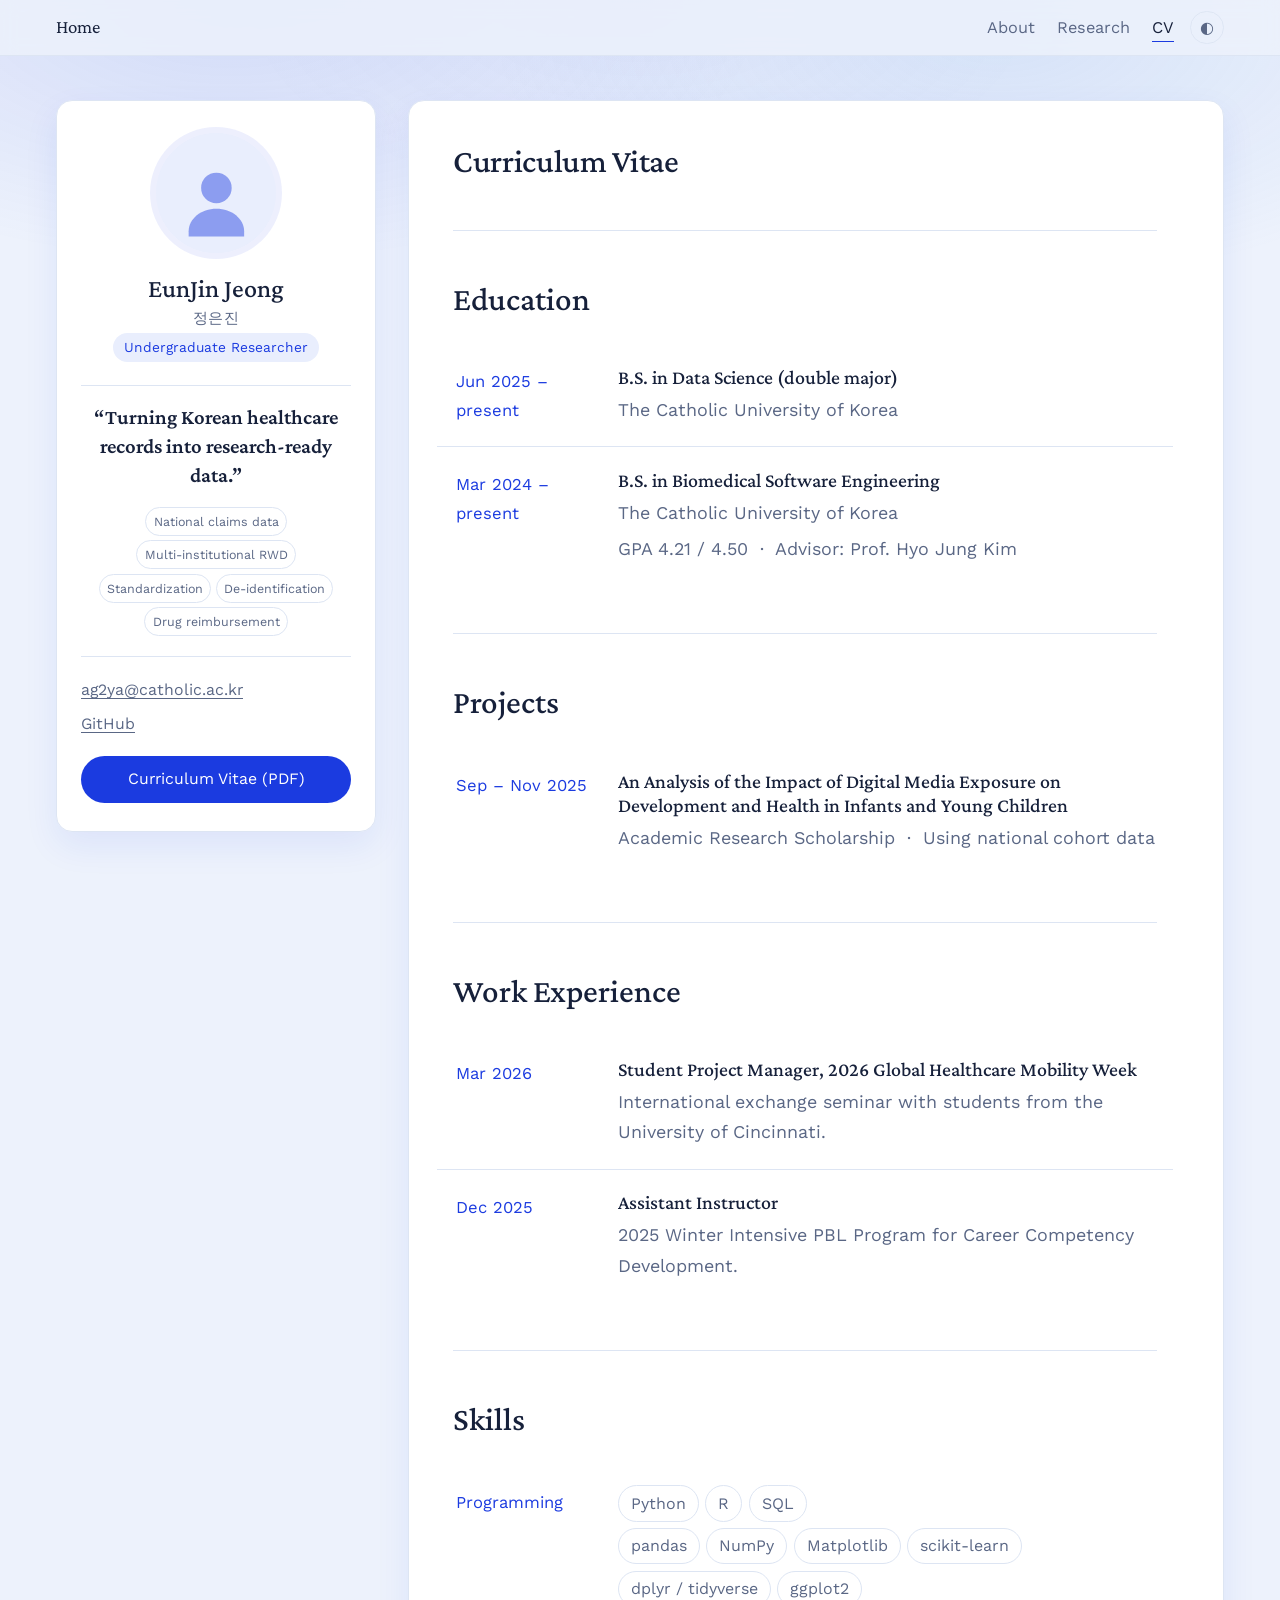
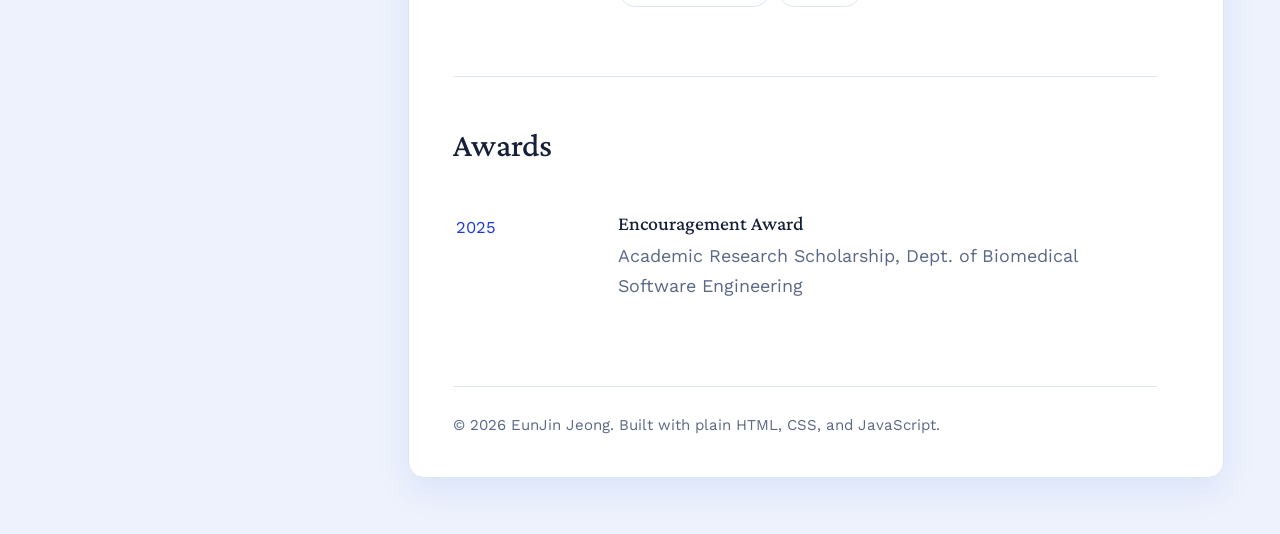
==== commit 46e2a42c: "Add files via upload" ====
--- a/cv.html
+++ b/cv.html
@@ -16,7 +16,7 @@
 
 <header class="masthead">
   <div class="masthead__inner">
-    <a class="masthead__name" href="index.html">EunJin Jeong</a>
+    <a class="masthead__name" href="index.html">Home</a>
 
     <nav class="nav" id="nav" aria-label="Site">
       <ul>
--- a/style.css
+++ b/style.css
@@ -20,7 +20,7 @@
   --serif: "Crimson Pro", Georgia, "Noto Serif KR", serif;
   --sans:  "Work Sans", -apple-system, "Pretendard", "Apple SD Gothic Neo", "Malgun Gothic", sans-serif;
 
-  --sidebar-w:   19rem;
+  --sidebar-w:   20rem;
   --content-max: 44rem;
   --masthead-h:  3.5rem;
 }
@@ -91,7 +91,10 @@
   max-width: 76rem; height: 100%; margin: 0 auto; padding: 0 1.5rem;
   display: flex; align-items: center; gap: 1rem;
 }
-.masthead__name { font-family: var(--serif); font-size: 1.15rem; margin-right: auto; }
+.masthead__name {
+  font-family: var(--serif); font-size: 1.18rem;
+  margin-right: auto;
+}
 
 .nav ul { display: flex; gap: 1.4rem; }
 .nav a {
@@ -172,20 +175,20 @@
   padding-top: 1.1rem;
   margin: 0 0 1.1rem;
   font-family: var(--serif);
-  font-size: 1.16rem;
+  font-size: 1.3rem;
   font-weight: 600;
-  line-height: 1.42;
+  line-height: 1.38;
   color: var(--ink);
 }
 
 .sidebar__keywords {
-  display: flex; flex-wrap: wrap; gap: .3rem;
+  display: flex; flex-wrap: wrap; gap: .28rem;
   justify-content: center;
 }
 .sidebar__keywords li {
-  font-size: .84rem; color: var(--muted);
+  font-size: .78rem; color: var(--muted);
   border: 1px solid var(--rule); border-radius: 100px;
-  padding: .18rem .55rem;
+  padding: .18rem .45rem;
   transition: color .15s ease, border-color .15s ease;
 }
 .sidebar__keywords li:hover { color: var(--accent); border-color: var(--accent); }
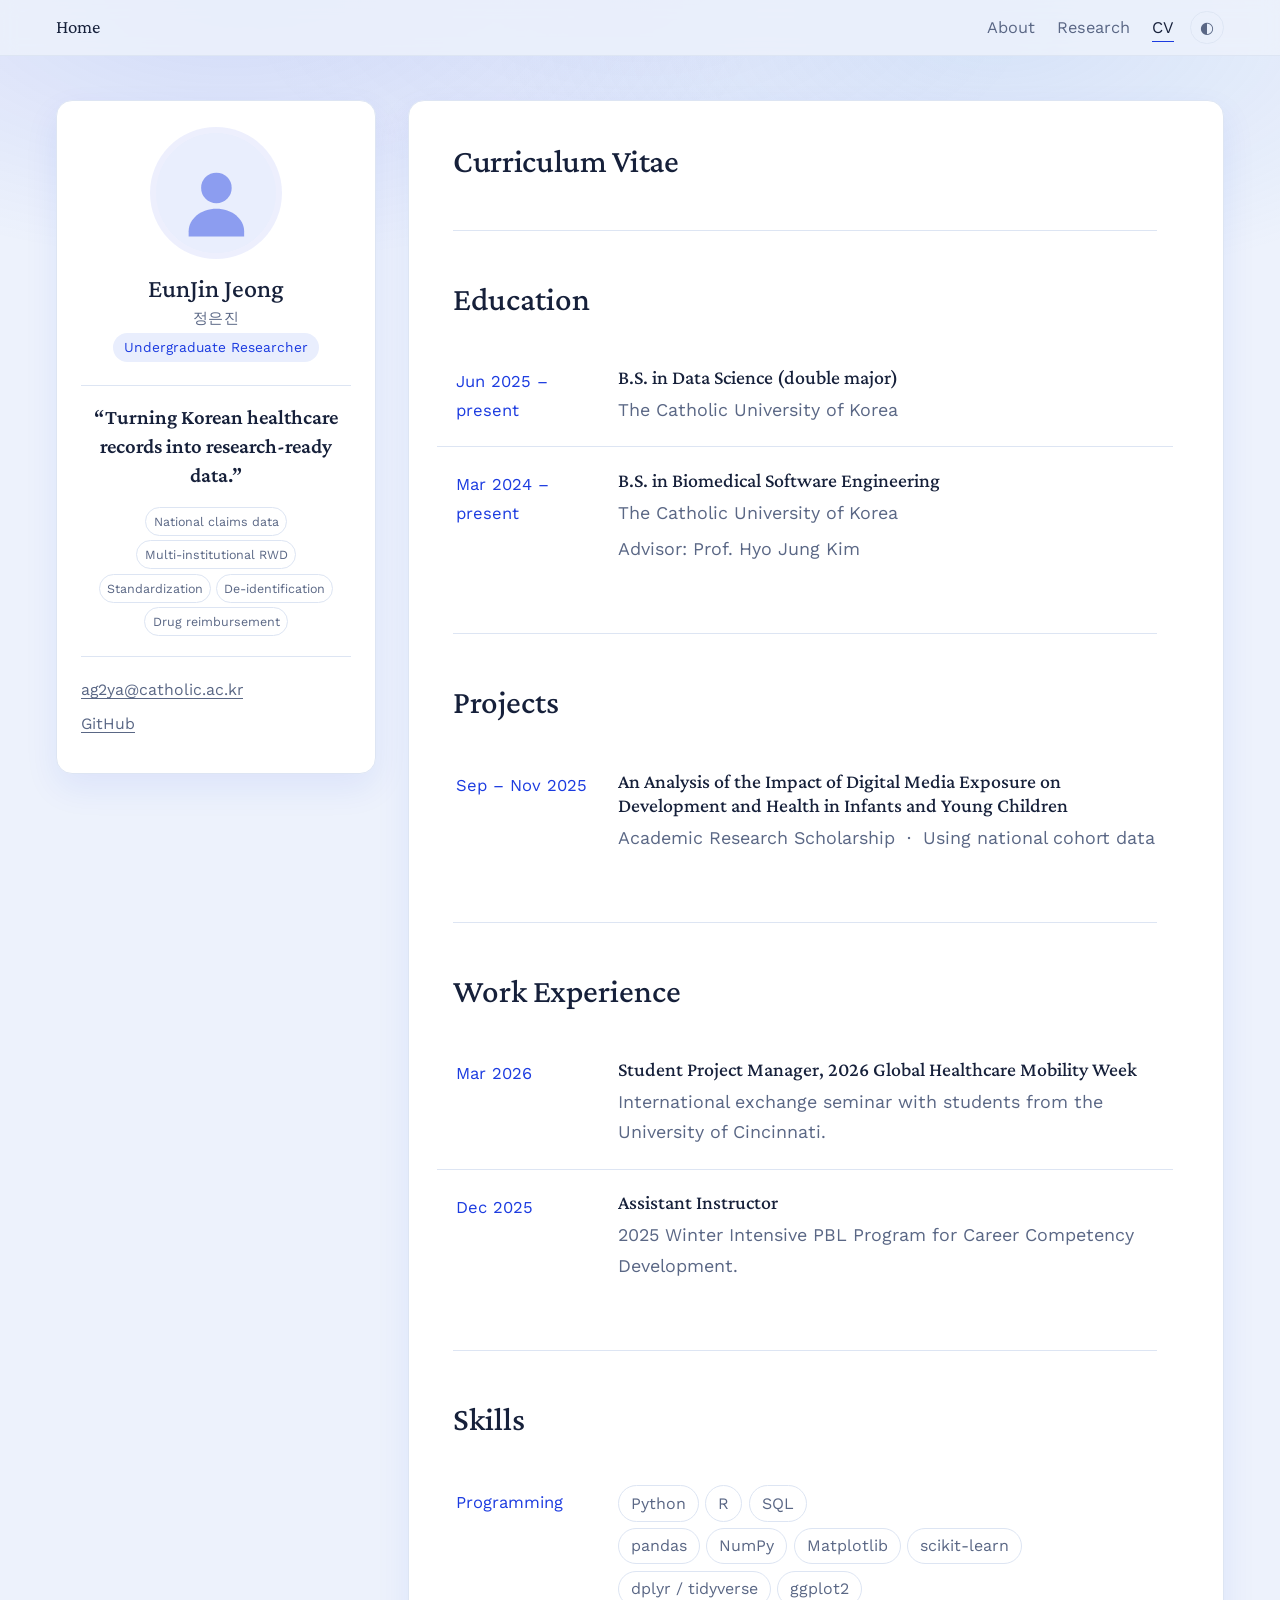
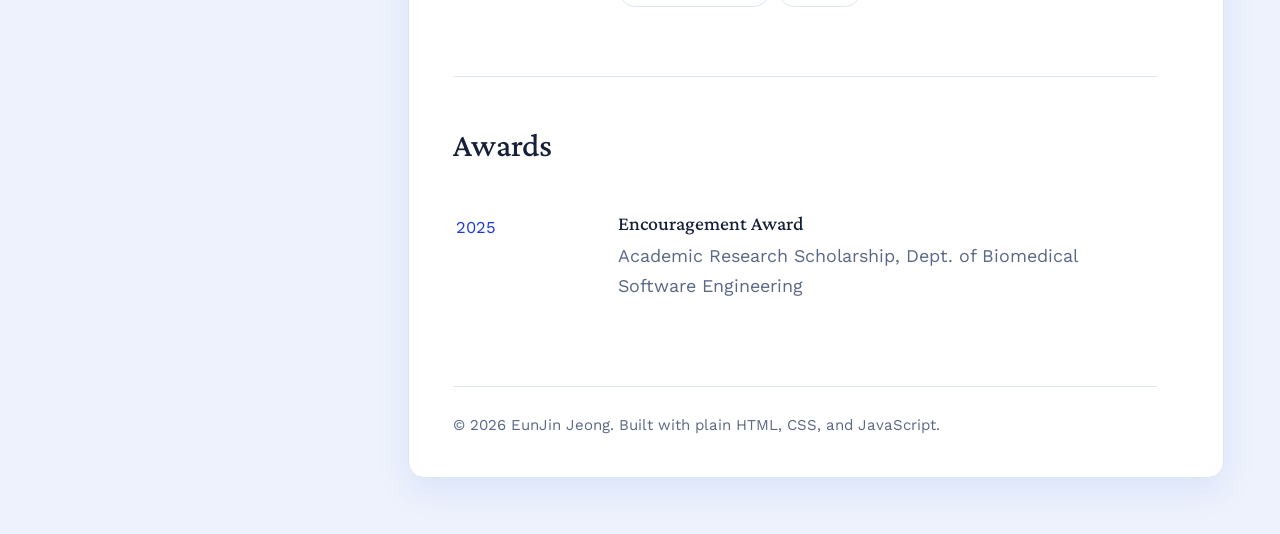
==== commit 202a6ad9: "Add files via upload" ====
--- a/cv.html
+++ b/cv.html
@@ -74,7 +74,6 @@
         <li><a href="https://scholar.google.com/citations?user=ID">Google Scholar</a></li>
         <li><a href="https://orcid.org/0000-0000-0000-0000">ORCID</a></li>
         -->
-        <li><a href="files/CV_Eun_Jin_Jeong.pdf">Curriculum Vitae (PDF)</a></li>
       </ul>
     </div>
   </aside>
@@ -101,7 +100,7 @@
           <div class="tl__body">
             <h3 class="tl__title">B.S. in Biomedical Software Engineering</h3>
             <p>The Catholic University of Korea</p>
-            <p>GPA 4.21 / 4.50 &nbsp;&middot;&nbsp; Advisor: Prof. Hyo Jung Kim</p>
+            <p>Advisor: Prof. Hyo Jung Kim</p>
           </div>
         </li>
       </ul>
--- a/style.css
+++ b/style.css
@@ -211,16 +211,6 @@
 .sidebar__links a { color: var(--muted); }
 .sidebar__links a:hover { color: var(--accent); }
 
-/* 마지막 링크(CV PDF)는 버튼처럼 */
-.sidebar__links li:last-child { margin: 1.1rem 0 0; }
-.sidebar__links li:last-child a {
-  display: block; text-align: center; text-decoration: none;
-  background: var(--accent); color: #fff;
-  border-radius: 100px; padding: .64rem 1rem;
-  font-size: .99rem;
-  transition: filter .15s ease;
-}
-.sidebar__links li:last-child a:hover { filter: brightness(1.12); color: #fff; }
 
 /* ---------- content card ---------- */
 .main {
